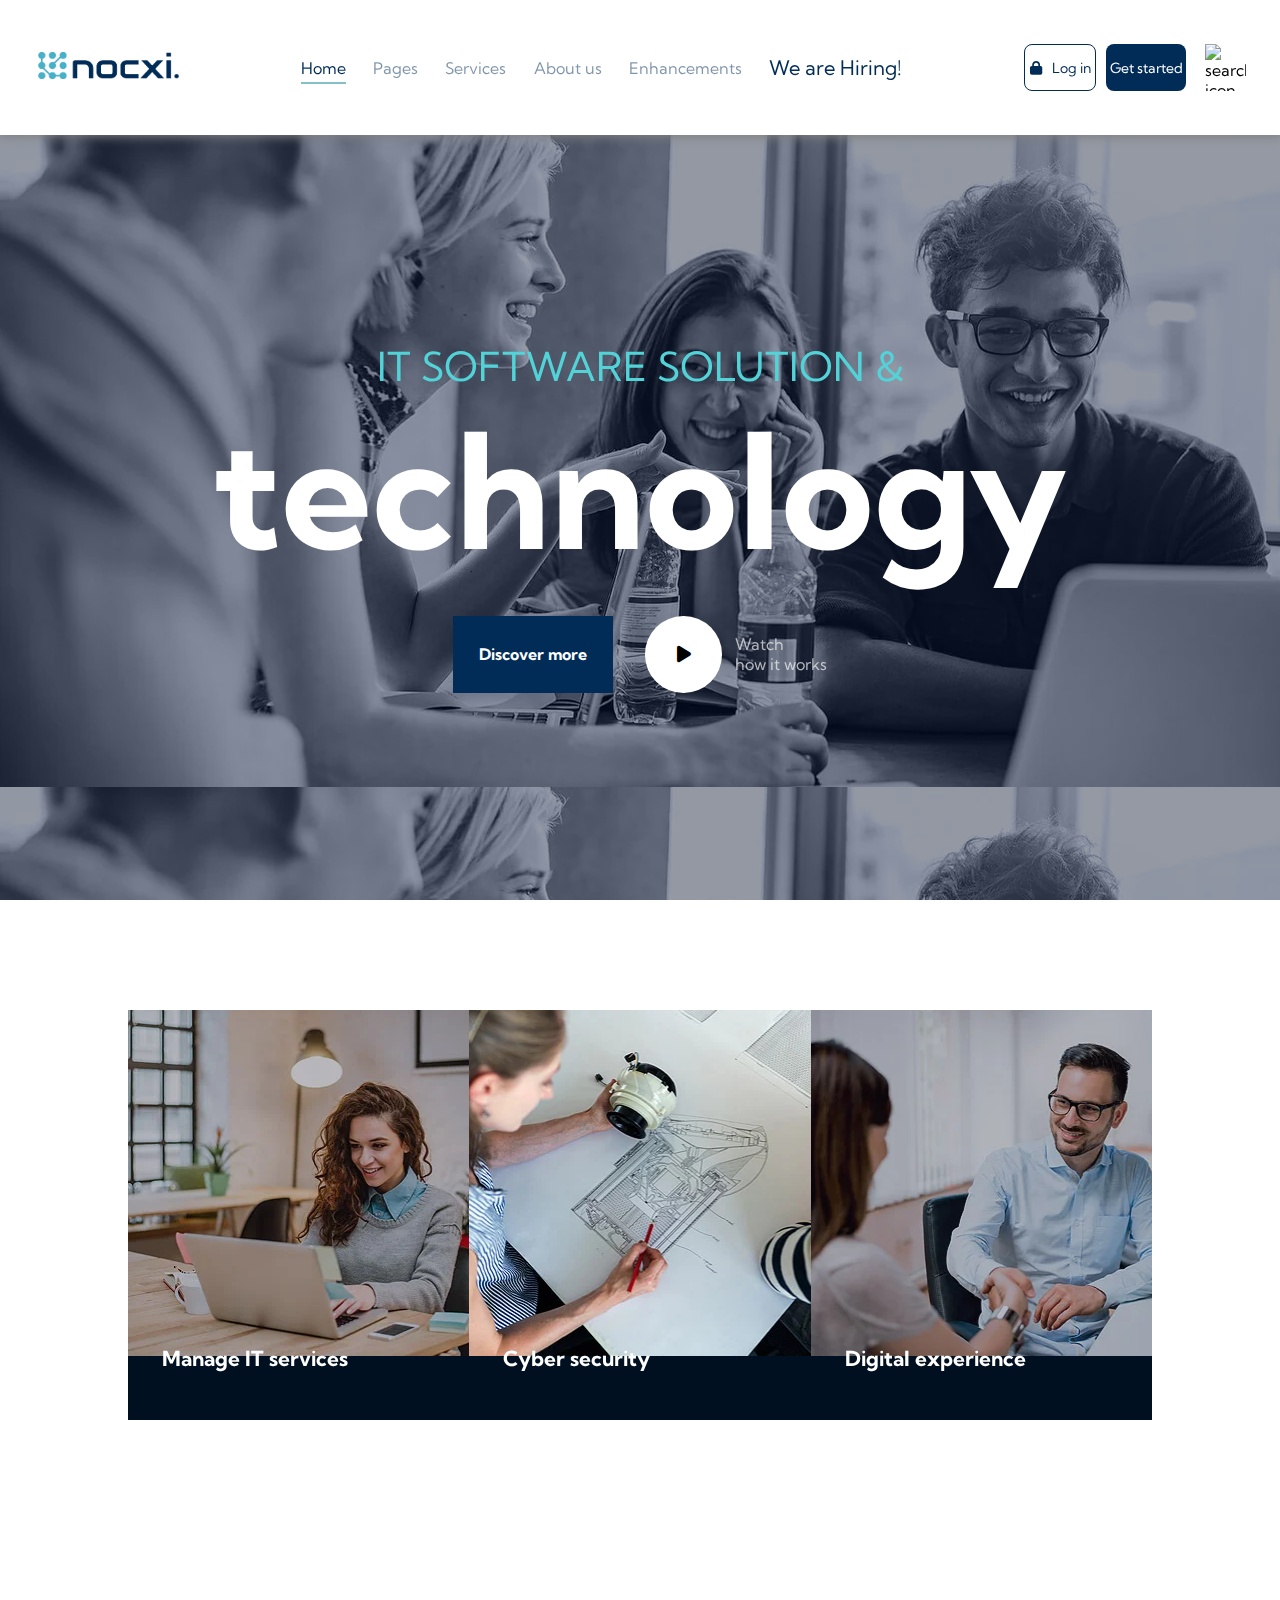
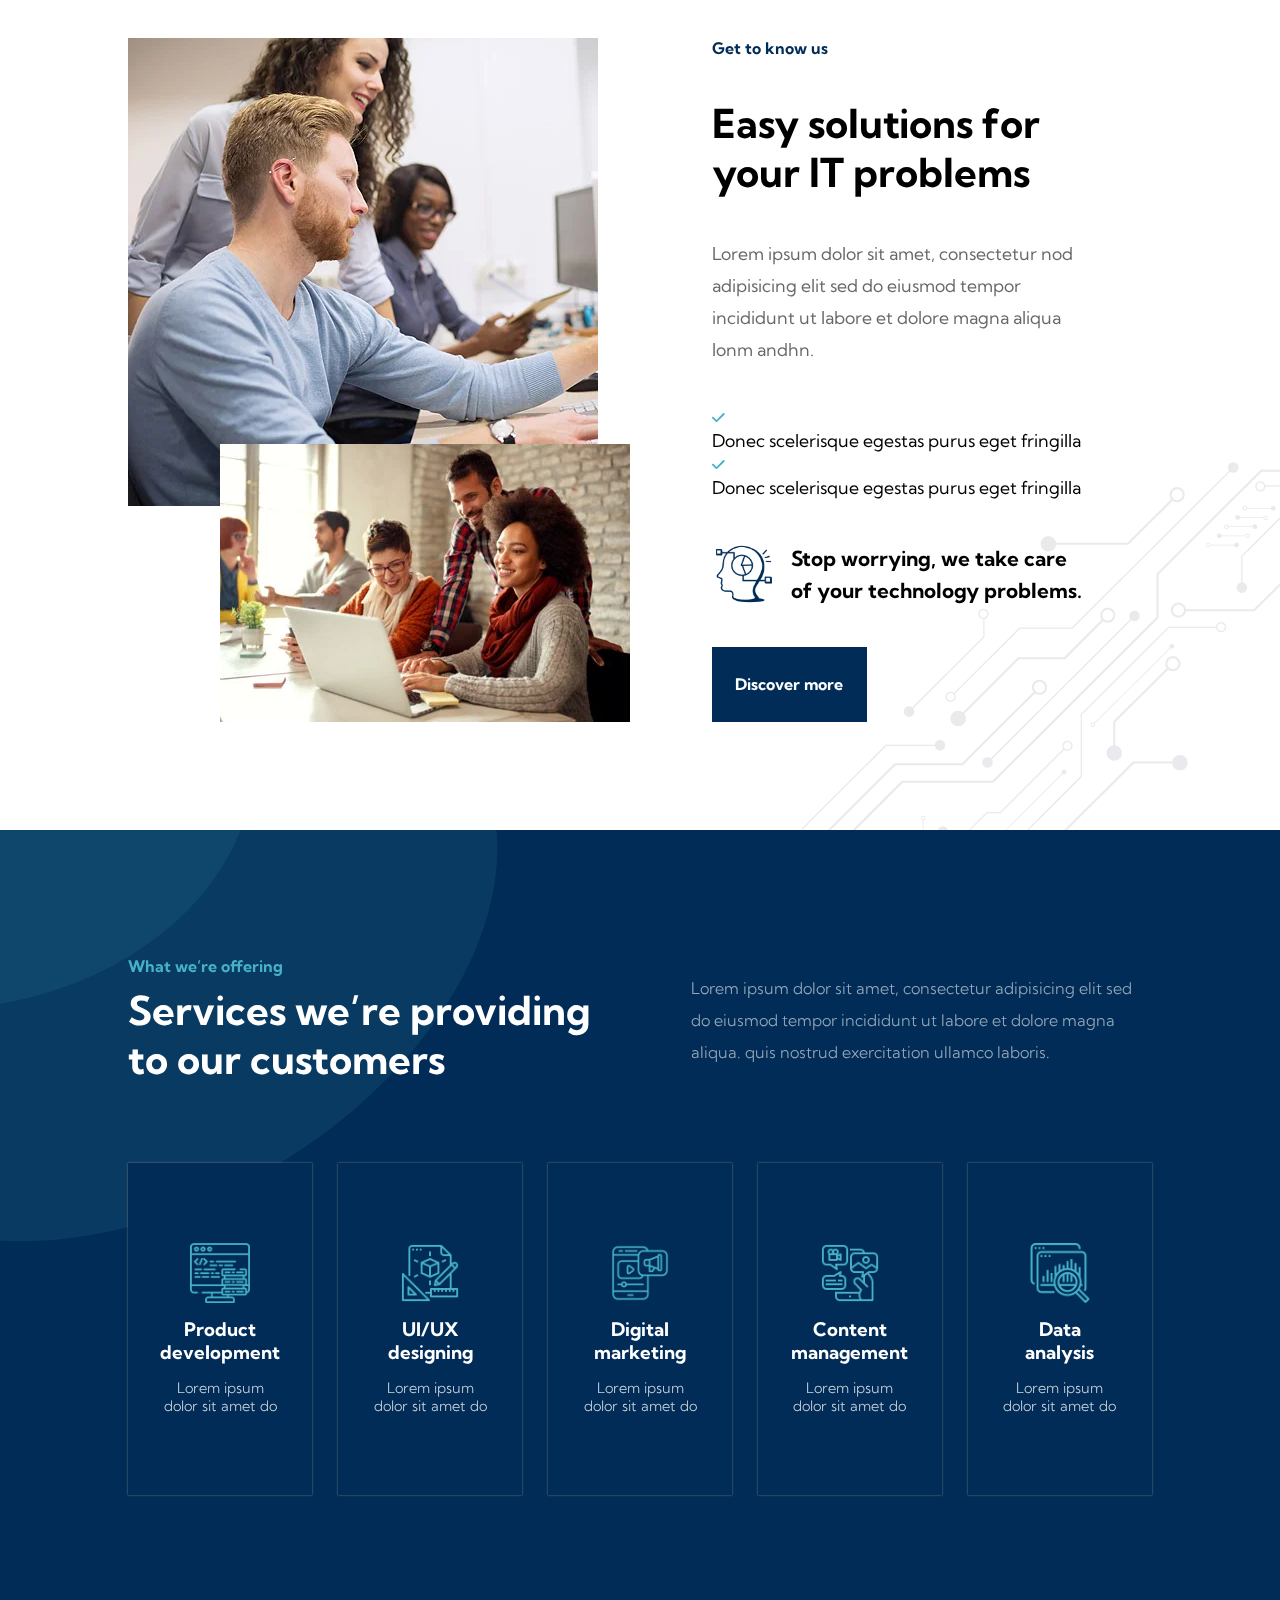
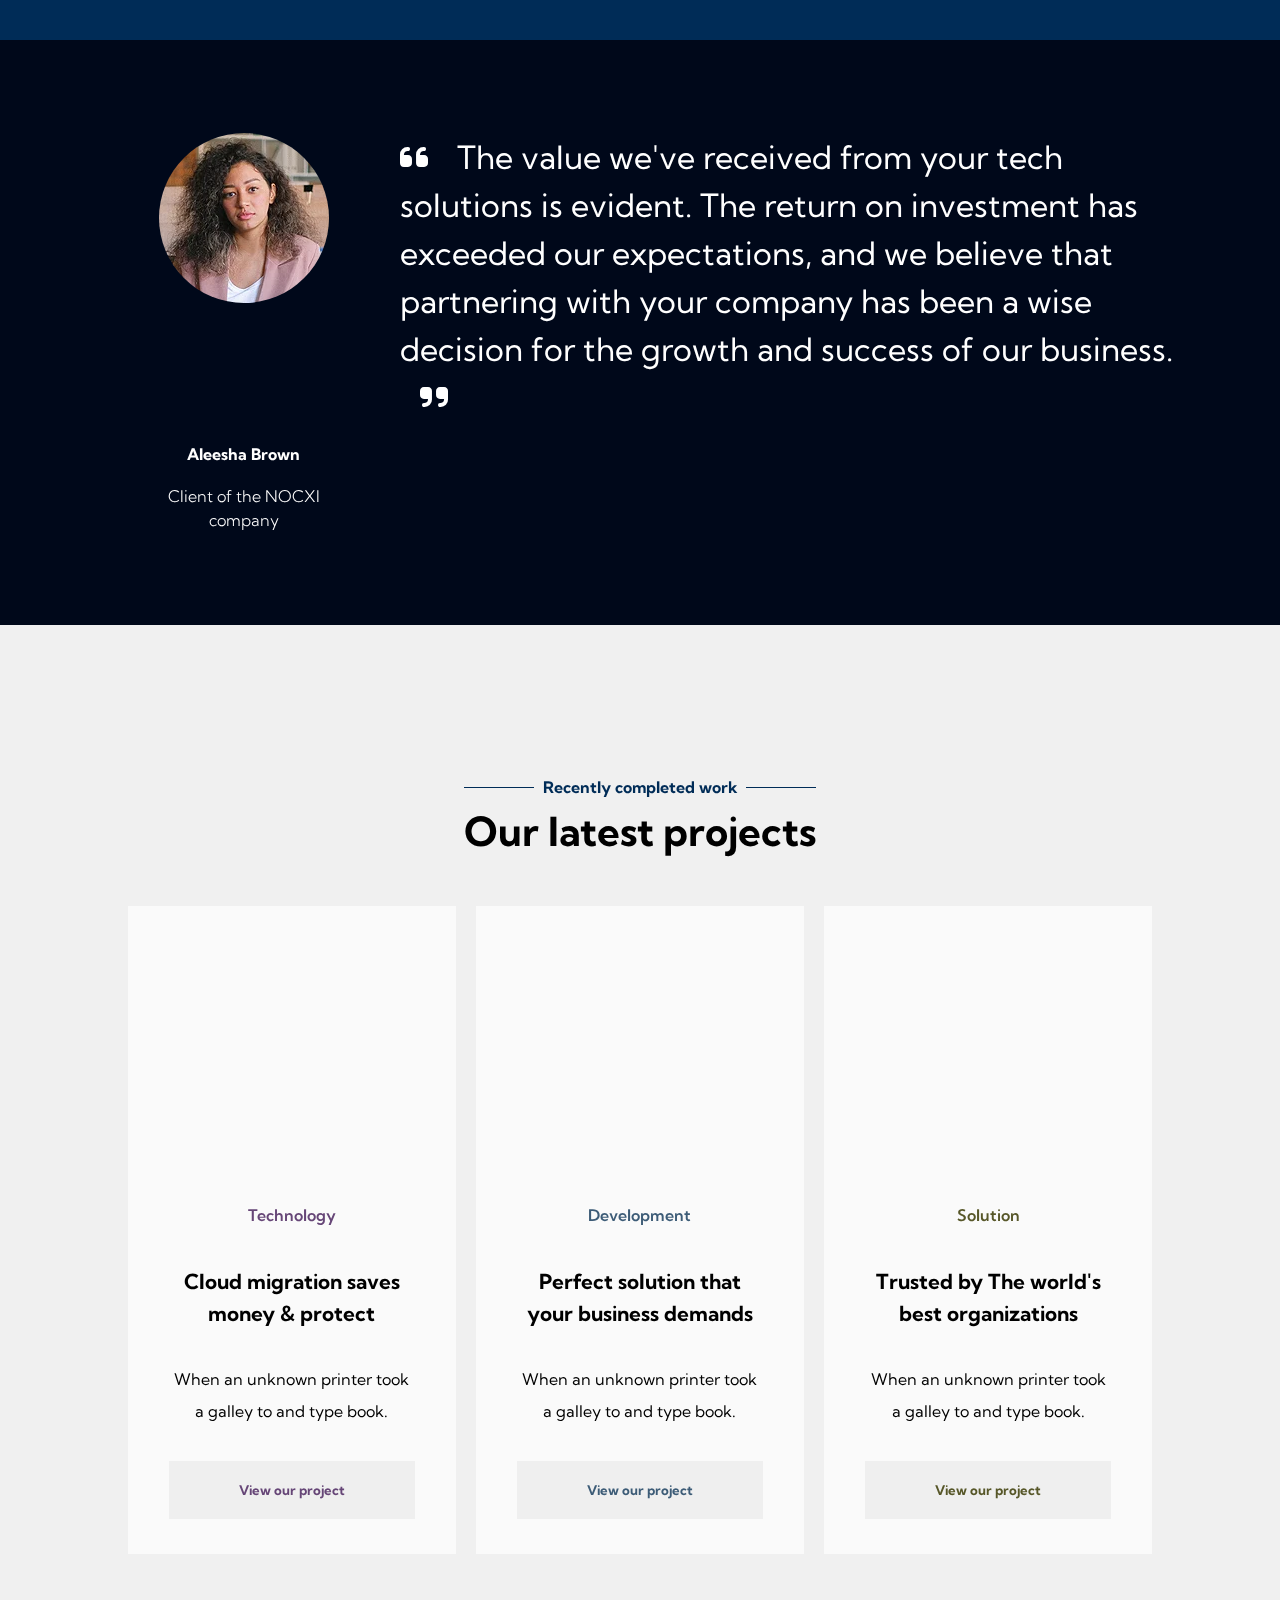
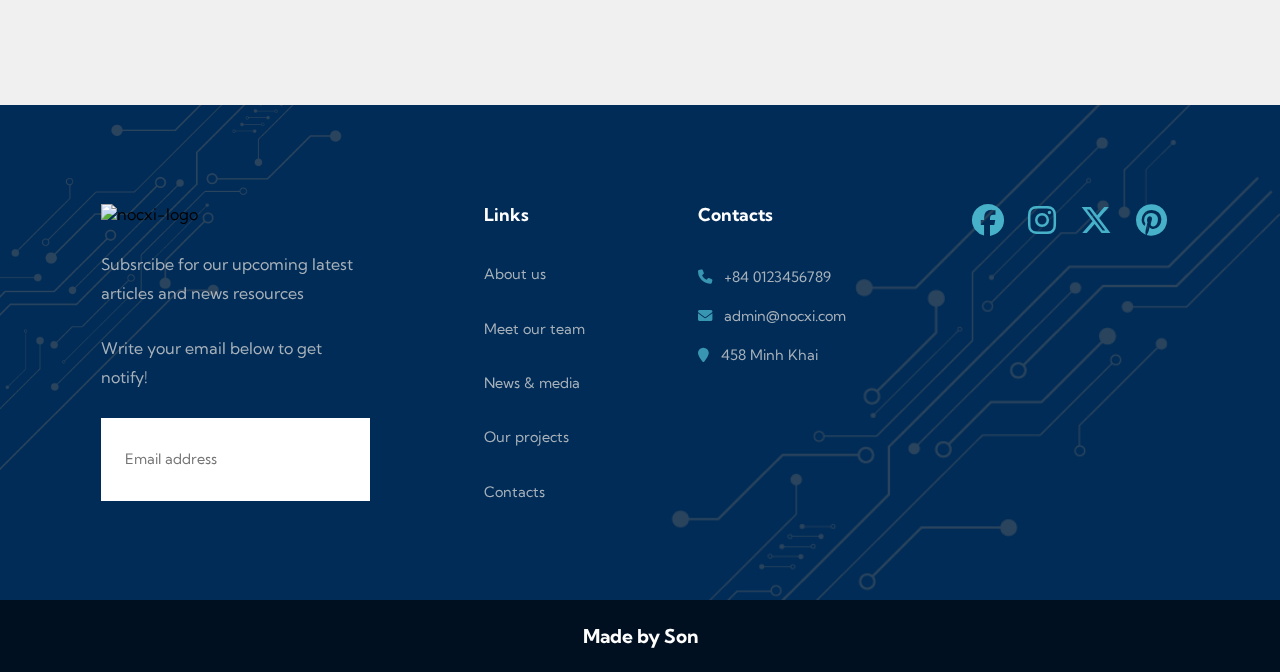
==== index.html @ d604d38c "Merge branch 'main' of https://github.com/sonnnguyennn/asm1" ====
<!DOCTYPE html>
<html lang="en">
<head>
    <meta charset="UTF-8">
    <meta name="viewport" content="width=device-width, initial-scale=1.0">
    <title>NOCXI</title>

    <link rel="stylesheet" href="./styles/index.css" class="css">
    <link rel="stylesheet" href="./styles/style.css" class="css">

    <link rel="preconnect" href="https://fonts.googleapis.com">
    <link rel="preconnect" href="https://fonts.gstatic.com" crossorigin>
    <link href="https://fonts.googleapis.com/css2?family=Kumbh+Sans:wght@100;200;300;400;500;600;700;800;900&display=swap" rel="stylesheet"> 
    <link rel="icon" type="image/png" sizes="16x16" href="./images/favicon.png">
    <link rel="stylesheet" href="https://cdnjs.cloudflare.com/ajax/libs/font-awesome/6.5.1/css/all.min.css">
</head>
<body>
    <header class="header">
        <div class="logo">
            <img src="./images/logo.png" alt="nocxi-logo">
        </div>
        <ul class="main-menu">
            <li class="drop"><a href="index.html">Home</a></li>
            <li class="drop"><a href="">Pages</a>
                <ul class="pages-drop">
                    <li><a href="./team.html">Our Team</a></li>
                    <li><a href="./gallery.html">Gallery</a></li>
                    <li><a href="#">FAQs</a></li>
                </ul>
            </li>
            <li class="drop"><a href="#">Services</a>
                <ul class="services-drop">
                    <li><a href="./app.html">Applications</a></li>
                    <li><a href="./servers.html">Servers Resources</a></li>
                    <li><a href="./UIUX.html">UI/UX Designing</a></li>
                    <li><a href="./cyber-secuity.html">Cyber Security</a></li>
                </ul>
            </li>
            <li class="drop"><a href="./about.html">About us</a></li>
            <li class="drop"><a href="./enhancements.html">Enhancements</a></li>
            <li class="hiring">
                <a href="./jobs.html">We are Hiring!</a>
            </li>
        </ul>
        <div class="icon-control">
            <div class="log-in">
                <span class="fa-solid fa-lock"></span>
                <p>Log in</p>
            </div>
            <button class="start">Get started</button>
            <div class="iconsearch-ctr">
                <div class="wrap"></div>
                <div class="search-box">
                    <label for="search-input">Start searching</label>
                    <input type="text" id="search-input" placeholder=" Search here..">
                    <div class="icon">
                        <img src="https://img.icons8.com/fluency-systems-regular/48/000000/search--v1.png" alt="search-icon-small">
                    </div>
                </div>
                <img class="search" src="https://img.icons8.com/external-kiranshastry-solid-kiranshastry/64/000000/external-search-logistic-delivery-kiranshastry-solid-kiranshastry.png" alt="search-icon-big">
            </div>
        </div>
    </header>
    <div class="container">
        <section class="main-slide">
            <div class="section-wrap"></div>
            <div class="hero-content">
                <h3 class="main-title">IT SOFTWARE SOLUTION &</h3>
                <h1>technology</h1>
                <div class="button-row">
                    <button class="discover-1">
                        <span>Discover more</span>
                    </button>
                    <button class="video">
                        <span class="fa-solid fa-play"></span>
                        <span>Play</span>
                    </button>
                    <p class="video-des">Watch <br> how it works</p>
                </div>
            </div>
        </section>
    </div>
    <section class="feature-row">
        <div class="row-content">
            <div class="feature">
                <span class="ft-text">
                    Manage IT services 
                </span>
                <div class="ft-content">
                    <img src="./images/ft-1.png" alt="feature-icon-1">
                    <h2>Manage IT services</h2>
                    <p>There are many lipsum of in pass sages of available some.</p>
                </div>
            </div>
            <div class="feature">
                <span class="ft-text">
                    Cyber security
                </span>
                <div class="ft-content">
                    <img src="./images/ft-2.png" alt="feature-icon-2">
                    <h2>Cyber security</h2>
                    <p>There are many lipsum of in pass sages of available some.</p>
                </div>
            </div>
            <div class="feature">
                <span class="ft-text">
                    Digital experience
                </span>
                <div class="ft-content">
                    <img src="./images/ft-3.png" alt="feature-icon-3">
                    <h2>Digital experience</h2>
                    <p>There are many lipsum of in pass sages of available some.</p>
                </div>
            </div>
        </div>
    </section>
    <section class="get-to-know">
        <img class="get-to-know-background" src="./images/testimonial-one-shape.jpg" alt="electronic-shape">
        <div class="img-box">
            <img class="box-1" src="./images/img-box-1.jpg" alt="people-working-1">
            <img class="box-2" src="./images/img-box-2.jpg" alt="people-working-2">
        </div>
        <div class="get-to-know-right">
            <p class="get-to-know-title">Get to know us</p>
            <h2>Easy solutions for your IT problems</h2>
            <p class="get-to-know-text">Lorem ipsum dolor sit amet, consectetur nod adipisicing elit sed do eiusmod tempor incididunt ut labore et dolore magna aliqua lonm andhn.</p>
            <ul class="list-text">
                <li>
                    <span class="fa-solid fa-check"></span>
                    <p>Donec scelerisque egestas purus eget fringilla</p>
                </li>
                <li>
                    <span class="fa-solid fa-check"></span>
                    <p>Donec scelerisque egestas purus eget fringilla</p>
                </li>
            </ul>
            <div class="solutions">
                <img src="./images/data-analyst.png" alt="solution-icon">
                <span>Stop worrying, we take care of your technology problems.</span>
            </div>
            <button class="discover-2">
                <span>Discover more</span>
            </button>
        </div>
    </section>
    <section class="services">
        <div class="circle1"></div>
        <div class="circle2"></div>
        <div class="service-text">
            <div class="service-title">
                <p>What we’re offering</p>
                <h2>Services we’re providing <br> to our customers</h2>
            </div>
            <p class="title-content">Lorem ipsum dolor sit amet, consectetur adipisicing elit sed do eiusmod tempor incididunt ut labore et dolore magna aliqua. quis nostrud exercitation ullamco laboris.</p>
        </div>
        <div class="service-content">
            <div class="service-box">
                <img src="./images/service-1.png" alt="service-icon-1">
                <h3>Product <br> development</h3>
                <p>Lorem ipsum dolor sit amet do</p>
            </div>
            <div class="service-box">
                <img src="./images/service-2.png" alt="service-icon-2">
                <h3>UI/UX <br> designing</h3>
                <p>Lorem ipsum dolor sit amet do</p>
            </div>
            <div class="service-box">
                <img src="./images/service-3.png" alt="service-icon-3">
                <h3>Digital marketing</h3>
                <p>Lorem ipsum dolor sit amet do</p>
            </div>
            <div class="service-box">
                <img src="./images/service-4.png" alt="service-icon-4">
                <h3>Content management</h3>
                <p>Lorem ipsum dolor sit amet do</p>
            </div>
            <div class="service-box">
                <img src="./images/service-5.png" alt="service-icon-5">
                <h3>Data <br> analysis</h3>
                <p>Lorem ipsum dolor sit amet do</p>
            </div>
        </div>
    </section>
    <section class="feedbacks">
        <h1>FEEDBACKS</h1>
        <div class="fb-wrap"></div>
        <div class="fb-slide">
            <div class="feedback-item">
                <div class="client-img">
                    <img src="./images/user-1.jpg" alt="user-image-1">
                    <p class="client">Aleesha Brown <br><br><span>Client of the NOCXI company</span></p>
                </div>
                <div class="fb-text">
                    <p>
                        <span class="fa-solid fa-quote-left"></span>
                        The value we've received from your tech solutions is evident. The return on investment has exceeded our expectations, and we believe that partnering with your company has been a wise decision for the growth and success of our business.
                        <span class="fa-solid fa-quote-right"></span>
                    </p>
                </div>
            </div>
            <div class="feedback-item">
                <div class="client-img">
                    <img src="./images/user-2.jpg" alt="user-image-2">
                    <p class="client">Kevin Cooper <br><br><span>Client of the NOCXI company</span></p>
                </div>
                <div class="fb-text">
                    <p>
                        <span class="fa-solid fa-quote-left"></span>
                        The value we've received from your tech solutions is evident. The return on investment has exceeded our expectations, and we believe that partnering with your company has been a wise decision for the growth and success of our business.
                        <span class="fa-solid fa-quote-right"></span>
                    </p>
                </div>
            </div>
            <div class="feedback-item">
                <div class="client-img">
                    <img src="./images/user-3.jpg" alt="user-image-3">
                    <p class="client">John Smith <br><br><span>Client of the NOCXI company</span></p>
                </div>
                <div class="fb-text">
                    <p>
                        <span class="fa-solid fa-quote-left"></span>
                        The value we've received from your tech solutions is evident. The return on investment has exceeded our expectations, and we believe that partnering with your company has been a wise decision for the growth and success of our business.
                        <span class="fa-solid fa-quote-right"></span>
                    </p>
                </div>
            </div>
            <div class="feedback-item">
                <div class="client-img">
                    <img src="./images/user-1.jpg" alt="user-image-1">
                    <p class="client">Aleesha Brown <br><br><span>Client of the NOCXI company</span></p>
                </div>
                <div class="fb-text">
                    <p>
                        <span class="fa-solid fa-quote-left"></span>
                        The value we've received from your tech solutions is evident. The return on investment has exceeded our expectations, and we believe that partnering with your company has been a wise decision for the growth and success of our business.
                        <span class="fa-solid fa-quote-right"></span>
                    </p>
                </div>
            </div>
            <div class="feedback-item">
                <div class="client-img">
                    <img src="./images/user-2.jpg" alt="user-image-2">
                    <p class="client">Kevin Cooper <br><br><span>Client of the NOCXI company</span></p>
                </div>
                <div class="fb-text">
                    <p>
                        <span class="fa-solid fa-quote-left"></span>
                        The value we've received from your tech solutions is evident. The return on investment has exceeded our expectations, and we believe that partnering with your company has been a wise decision for the growth and success of our business.
                        <span class="fa-solid fa-quote-right"></span>
                    </p>
                </div>
            </div>
        </div>
    </section>
    <section class="projects">
        <div class="project-texts">
            <p class="project-tagline">Recently completed work</p>
            <h2>Our latest projects</h2>
        </div>
        <div class="project-container">
            <div class="project-item">
                <div class="project-img background1">
                </div>
                <div class="project-content">
                    <p class="content-tagline1">Technology</p>
                    <h3>Cloud migration saves money & protect</h3>
                    <p>When an unknown printer took a galley to and type book.</p>
                    <button class="project-btn">
                        <span class="btn-text1">View our project</span>
                    </button>
                </div>
            </div>
            <div class="project-item">
                <div class="project-img background2">
                </div>
                <div class="project-content">
                    <p class="content-tagline2">Development</p>
                    <h3>Perfect solution that your business demands</h3>
                    <p>When an unknown printer took a galley to and type book.</p>
                    <button class="project-btn">
                        <span class="btn-text2">View our project</span>
                    </button>
                </div>
            </div>
            <div class="project-item">
                <div class="project-img background3">
                </div>
                <div class="project-content">
                    <p class="content-tagline3">Solution</p>
                    <h3>Trusted by The world's best organizations</h3>
                    <p>When an unknown printer took a galley to and type book.</p>
                    <button class="project-btn">
                        <span class="btn-text3">View our project</span>
                    </button>
                </div>
            </div>
        </div>
    </section>
    <footer class="footer">
        <img class="footer-bg" src="./images/footer.jpg" alt="footer-img-1">
        <img class="footer-bg2" src="./images/footer.jpg" alt="footer-img-2">
        <div class="about-col">
            <img src="./images/logo-(white).png" alt="nocxi-logo">
            <p>Subsrcibe for our upcoming latest articles and news resources</p>
            <label for="footer-email">Write your email below to get notify!</label>
            <input type="email" id="footer-email" placeholder=" Email address">
        </div>
        <div class="links-col">
            <h3>Links</h3>
            <ul>
                <li>About us</li>
                <li>Meet our team</li>
                <li>News & media</li>
                <li>Our projects</li>
                <li>Contacts</li>
            </ul>
        </div>
        <div class="contact-col">
            <h3>Contacts</h3>
            <ul>
                <li>
                    <span class="fa-solid fa-phone"></span>
                    <span>+84 0123456789</span>
                </li>
                <li>
                    <span class="fa-solid fa-envelope"></span>
                    <span>admin@nocxi.com</span>
                </li>
                <li>
                    <span class="fa-solid fa-location-pin"></span>
                    <span>458 Minh Khai </span>
                </li>
            </ul>
        </div>
        <div class="icon-col">
            <span class="fa-brands fa-facebook"></span>
            <span class="fa-brands fa-instagram"></span>
            <span class="fa-brands fa-x-twitter"></span>
            <span class="fa-brands fa-pinterest"></span>
        </div>
    </footer>
    <section class="cp-right">
        <h2>Made by Son</h2>
    </section>
</body>
</html>
---- styles/index.css ----
/*
filename: [index.css]
author: [cos10026.2 - g5]
created: [10/02/2024]
last modified: [25/02/2024]
description: [index.html]
*/





/* HERO CONTENT */
.container{
    height: 85vh;
    overflow: hidden;
    margin-top: 15vh;
}
.main-slide{
    width: 100vw;
    height: 85vh;
    position: relative;
    background-repeat: no-repeat;
    background-position: center;
    background-size: cover;
    position: relative;
    animation: background 4s ease-in-out;
    overflow: hidden;
    background-color: #00081A;
    /* mix-blend-mode: luminosity; */
}
.section-wrap{
    position: absolute;
    width: 100%;
    height: 100%;
    top: 0;
    left: 0;
    background-image: url(./images/hero\ \(color\).jpg);
    overflow: hidden;
    mix-blend-mode: luminosity;
    opacity: 0.6;
}
.hero-content{
    position: absolute;
    width: 100%;
    height: 100%;
    display: flex;
    justify-content: center;
    align-items: center;
    flex-direction: column;
    z-index: 90;
}
.main-title{
    color: #52D3D8;
    font-size: 2.5rem;
    animation: titleHero1 3s ease-in-out;
    transform: translateY(0);
    font-weight: 400;
}
.hero-content h1{
    font-size: 10rem;
    color: white;
    animation: titleHero1 3s ease-in-out;
    transform: translateY(0);
}
.button-row{
    width: 50%;
    height: 10%;
    /* background-color: red; */
    display: flex;
    justify-content: center;
    align-items: center;
    opacity: 1;
    animation: titleHero2 3s ease-in-out;
    margin-top: 2%;
}
.discover-1{
    width: 25%;
    background-color: #002C57;
    height: 100%;
    /* outline: none; */
    border: none;
    color: white;
    font-size: 1rem;
    font-weight: 700;
    position: relative;
    display: flex;
    justify-content: center;
    align-items:center;
    cursor: pointer;
}
.discover-1 p{
    position: absolute;
    z-index: 70;
}
.discover-1::after{
    content: "";
    position: absolute;
    width: 100%;
    height: 0;
    z-index: 60;
    background-color: red;
    top: 0;
    left: 0;
    background-color: black;
    transition: 0.4s ease-in-out 0.2s;
}
.discover-1:hover::after{
    height: 100%;
}
.video{
    height: 100%;
    aspect-ratio: 1 / 1;
    border-radius: 50%;
    border: none;
    background-color:white;
    display: flex;
    justify-content: center;
    align-items: center;
    cursor: pointer;
    transition: 0.2s ease-in-out;
    margin: 0 2% 0 5%;
    
}
.video:hover{
    background-color:#46B1C9;
}
.video:hover span {
    color: white;
}

.video span:first-child{
    font-size: 1.4em;
    transition: 0.3s ease-in-out;
}
.video span:nth-child(2) {
    display: none;
}
.video-des{
    color: whitesmoke;
    font-size: 1rem;
    opacity: 0.7;
}






/* FEATURES CONTENT */
.row-content {
    width: 100vw;
    height: 70vh;
    display: flex;
    justify-content: space-between;
    align-items: center;
    padding: 0 10%;
    /* background-color: red; */
}
.feature{
    height: 65%;
    aspect-ratio: 11 / 10;
    position: relative;
    /* margin: 0 1.8%; */
    overflow: hidden;
    cursor: pointer;
    background-repeat: no-repeat;
    background-color: #001020;
}
.feature:nth-child(1){
    background-image: url(./images/feature-1.jpg);
}
.feature:nth-child(2){
    background-image: url(./images/feature-2.jpg);
}
.feature:nth-child(3){
    background-image: url(./images/feature-3.jpg);
}
.feature:hover .ft-content{
    transform: translateY(0);
    opacity: 1;
}
.feature:hover .ft-text{
    opacity: 0;
}
.ft-text{
    position: absolute;
    bottom: 12%;
    left: 10%;
    font-size: 1.3rem;
    font-weight: 700;
    color: white;
    z-index: 70;
    transition: 0.65s ease-in-out 0.2s;
}
.ft-content{
    position: absolute;
    width: 100%;
    height: 100%;
    z-index: 80;
    background-color: rgba(0, 44, 87, 0.8);
    display: flex;
    opacity: 0;
    flex-direction: column;
    align-items: flex-start;
    justify-content: center;
    color: white;
    padding-left: 10%;
    transform: translateY(-100vh);
    transition: 0.65s ease-in-out;
}
.ft-content img{
    width: 22%;
}
.ft-content h2{
    margin: 8% 0;
    transition: 0.3s linear;
}
.ft-content h2:hover{
    color: #46B1C9;
    cursor: pointer;
}
.ft-content p{
    font-weight: 300;
    opacity: 0.6;
    width: 80%;
    line-height: 2em;
}














/* GET TO KNOW */

.get-to-know{
    width: 100%;
    height: 100vh;
    /* background-color: lightblue; */
    display: flex;
    justify-content: space-between;
    align-items: center;
    padding: 0 10%;
    position: relative;
}
.get-to-know-background{
    position: absolute;
    /* top: 13%; */
    bottom: 0;
    right: 0;
    z-index: 50;
    transform: rotate(180deg);
}
.img-box {
    width: 49%;
    height: 76%;
    /* background-color: lightgrey; */
    position: relative;
    z-index: 60;
}
.get-to-know-right{
    width: 49%;
    height: 76%;
    /* background-color: lightgrey */
    z-index: 60;
}
.box-1{
    position: absolute;
    top: 0;
    left: 0;
}
.box-2{
    position: absolute;
    bottom: 0;
    right: 0;
}
.get-to-know-right{
    display: flex;
    flex-direction:column;
    justify-content: space-between;
    padding: 0 6%;
}
.get-to-know-title{
    color: #002C57;
    font-size: 1rem;
    font-weight: 700;
}
.get-to-know-right h2{
    font-size: 2.5rem;
}
.get-to-know-text{
    font-size: 1.1rem;
    color: black;
    opacity: 0.6;
    line-height: 2rem;
}
.list-text{
    width: 100%;
}
.list-text li p{
    display: inline-block;
    font-size: 1.1rem;
    margin: 3px 0;
}
.list-text li span{
    color: #46B1C9;
    font-size: 0.9rem;
    margin-right: 15px;

}
.solutions{
    width: 100%;
    display: flex;
    /* justify-content: center; */
    align-items: center;
}
.solutions span{
    font-size: 1.3rem;
    font-weight: 700;
    line-height: 2rem;
    margin-right: 1%;
}
.solutions img{
    width: 4rem;
    margin-right: 15px;
    animation: icon 3s ease-in-out infinite;
}
.discover-2{
    width: 41%;
    background-color: #002C57;
    height: 11%;
    /* outline: none; */
    border: none;
    color: white;
    font-size: 1rem;
    font-weight: 700;
    position: relative;
    display: flex;
    justify-content: center;
    align-items:center;
    cursor: pointer;
}
.discover-2 span{
    position: absolute;
    z-index: 70;
}
.discover-2::after{
    content: "";
    position: absolute;
    width: 100%;
    height: 0;
    z-index: 60;
    background-color: red;
    top: 0;
    left: 0;
    background-color: black;
    transition: 0.4s ease-in-out 0.2s;
}
.discover-2:hover::after{
    height: 100%;
}















/* SERVICES */
.services{
    width: 100vw;
    height: 90vh;
    display: flex;
    flex-direction: column;
    justify-content: center;
    align-items: center;
    background-color: #002C57;
    position: relative;
    overflow: hidden;
}
.circle1{
    position: absolute;
    width: 60%;
    aspect-ratio: 15 / 10;
    background-color: #12486B;
    border-radius: 50%;
    transform: rotate(-30deg);
    top: -17%;
    left: -19%;
    z-index: 50;
    opacity: 0.5;
}
.circle2{
    position: absolute;
    width: 45%;
    aspect-ratio: 13 / 10;
    background-color: #46B1C9;
    border-radius: 50%;
    transform: rotate(-11deg);
    top:-33%;
    left:-25%;
    z-index: 50;
    opacity: 0.1;
}
.service-text{
    display: flex;
    justify-content: space-between;
    width: 80%;
    height: 20%;
    /* background-color: red; */
    align-items: center;
    z-index: 60;
}
.service-title p{
    color: #46B1C9;
    font-weight: 700;
    font-size: 1rem;
    margin-bottom: 10px;
}
.service-title h2{
    color: white;
    font-size: 2.5rem;
}
.title-content{
    width: 45%;
    height: 100%;
    color: white;
    opacity: 0.6;
    font-weight: 300;
    line-height: 2rem;
    align-items: center;
    display: flex;
}
.service-content{
    width: 80%;
    height: 50%;
    /* background-color: red; */
    margin-top: 2%;
    display: flex;
    justify-content: space-between;
    align-items: center;
    z-index: 60;
}
.service-box{
    height: 82%;
    width:18%;
    background-color:#002C57;
    display: flex;
    flex-direction: column;
    justify-content: center;
    align-items: center;
    text-align: center;
    padding: 0 3%;
    /* outline: 1px solid #9FB7B9; */
    box-shadow: 0 0 2px 0.01em grey;
    transition: 0.4s ease-in-out;
}
.service-box img{
    width: 49%;
}
.service-box h3 {
    color: white;
    margin: 12% 0;
    transition: 0.4s ease-in-out;
}
.service-box p{
    color: white;
    font-weight: 300;
    opacity: 0.8;
    font-size: 0.9rem;
    transition: 0.4s ease-in-out;
}
.service-box:hover{
    background-color:rgb(240, 240, 240);
    transform: translateY(-6%);
}
.service-box:hover h3, .service-box:hover p {
    color: black;
}






/* FEEDBACKS */
.feedbacks{
    /* background-color: #; */
    width: 100vw;
    height: 65vh;
    background-color: #00081A;
    position: relative;
    display: flex;
    justify-content:center;
    align-items: center;
}
.feedbacks h1{
    color: white;
    display: none;
}
.fb-wrap{
    position: absolute;
    background-image: url(./images/business-from-bg.jpg);
    background-position: center;
    background-repeat: no-repeat;
    background-attachment:fixed;
    width: 100%;
    height: 100%;
    top: 0;
    left: 0;
    mix-blend-mode: luminosity;
    opacity: 0.6;
}
.fb-slide{
    z-index: 60;
    width: 90%;
    height: 80%;
    display:flex;
    flex-direction: row;
    /* justify-content:start; */
    overflow: hidden;
}
.feedback-item{
    display: flex;
    height: 100%;
    width: 100%;
    justify-content: center;
    align-items: flex-start;
    padding: 3% 2%;
    color: white;
    min-width: 100%;
    animation: slideFb2 40s ease-in-out infinite;
}
.client-img{
    height: 100%;
    margin: 0 5%;
    display: flex;
    flex-direction: column;
    justify-content: space-between;
    align-items: center;
    position: relative;
}
.client-img img{
    border-radius: 50%;
}
.client-img span{
    font-weight: 300;
    line-height: 1.5rem;
}
.client-img p{
    font-weight: 700;
    text-align: center;
}
.fb-text{
    display: flex;
    flex-direction: column;
    justify-content: space-between;
    height: 100%;
    /* background-color: lightcoral; */
    width: 80%;
}
.fa-quote-left{
    font-size: 2rem;
    margin-right: 20px;
}
.fa-quote-right{
    margin-left: 20px;
}
.fb-text p{
    font-size: 2rem;
    line-height: 3rem;
}








/* PROJECT */

.projects{
    width: 100vw;
    height: 120vh;
    background-color:rgb(240,240,240);
    display: flex;
    flex-direction: column;
    justify-content: center;
    align-items: center;
}
.project-texts{
    /* background-color: lightpink; */
    text-align: center;
    margin-bottom: 50px;
}
.project-tagline{
    color: #002C57;
    font-size: 1rem;
    font-weight: 700;
}
.project-texts h2{
    margin-top: 10px;
    font-size: 2.5rem;
}
.project-container{
    width: 80%;
    height:60%;
    display: flex;
    justify-content: space-between;
    /* background-color: lightcoral; */
}
.project-item{
    width: 32%;
    height: 100%;
    display: flex;
    justify-content: space-between;
    flex-direction:column;
    align-items: center;
    background-color: rgb(250, 250, 250);
    transition: 0.4s ease-in-out;
}
.project-img {
    width: 100%;
    height: 40%;
    position: relative;
    /* background-color: red; */
}
.background-1{
    background-color: #664677;
}
.background-2{
    background-color: #3d5c77;
}
.background-3{
    background-color: #575729;
}
.project-img:nth-child(2){
    background-color: red;
}
.project-img img{
    width: 100%;
    height: 100%;
    object-fit: cover;
}
.project-img::after{
    content: "";
    width: 100%;
    height: 100%;
    position: absolute;
    left: 0px;
    top: 0;
    background-repeat: no-repeat;
    background-position: center;
    background-size: cover;
    mix-blend-mode: luminosity;
    transition: 0.4s ease-in-out;
}
.background-1::after{
    background-image: url(./images/project-1.jpg);
}
.background-2::after{
    background-image: url(./images/project-2.jpg);
}
.background-3::after{
    background-image: url(./images/project-3.jpg);
}
.project-content{
    /* background-color: lightblue; */
    flex: 1;
    width: 75%;
    display: flex;
    flex-direction: column;
    justify-content: space-evenly;
    align-items: center;
    text-align: center;
}
.project-content p{
    font-size: 1rem;
    line-height:2rem;
}

.content-tagline1{
    color: #664677;
    font-weight: 600;
}
.content-tagline2{
    color:  #3d5c77;
    font-weight: 600;
}
.content-tagline3{
    color:  #575729;
    font-weight: 600;
}
.project-tagline{
    position: relative;
}
.project-tagline::before{
    content: "";
    position: absolute;
    width: 20%;
    height: 1px;
    left: 0;
    top: 50%;
    background-color: #002c57;
}
.project-tagline::after{
    content: "";
    position: absolute;
    width: 20%;
    height: 1px;
    right: 0;
    top: 50%;
    background-color:#002c57;
}
.project-content h3{
    font-size: 1.3rem;
    line-height: 2rem;
    transition: 0.4s ease-in-out;
    cursor: pointer;
}
.project-content h3:hover{
    color: #46B1C9;
}
.project-content p:nth-child(3){
    font-weight: 400;
}
.project-btn{
    height: 15%;
    width: 100%;
    border: none;
    position: relative;
    cursor: pointer;
}
.project-btn::after{
    content: "";
    width: 100%;
    height: 0;
    background-color: #84C0C6;
    position: absolute;
    left: 0;
    top: 0;
    z-index: 50;
    transition: 0.4s ease-in-out;
}
.btn-text1{
    color: #664677;
}
.btn-text2{
    color:  #3d5c77;
}
.btn-text3{
    color:  #575729;
}
.project-item:hover .project-btn::after{
    height: 100%;
}
.project-item:hover .project-btn span{
    color: white;
}
.project-item:hover{
    transform: scale(1.03);
}
.project-btn span{
    font-weight: 700;
    position: relative;
    z-index: 60;
    transition: 0.4s ease-in-out;
}







/* ANIMATIONS */

@keyframes titleHero1 {
    0%{
        transform: translateY(-20vh);
        opacity: 0;
    }
    100%{
        transform: translateY(0vh);
        opacity: 1;
    }
}
@keyframes titleHero2 {
    0%{
        transform: translateY(20vh);
        opacity: 0;
    }
    100%{
        transform: translateY(0vh);
        opacity: 1;
    }
}
@keyframes background {
    0%{
        transform: scale(1.1);
    }
    100%{
        transform: scale(1);
    }
}
@keyframes icon {
    0%{
        transform: translateY(0);
    }
    25% {
        transform: translateY(-10%);
    }
    50% {
        transform: translateY(-3%);
    }
    75%{
        transform: translateY(-10%);
    }
    100%{
        transform: translateY(0);
    }
}
@keyframes slideFb {
    from {
        transform: translateX(-100px);
    }
    to {
        transform: translateX(calc(-1583px * 3));
    }
}
@keyframes slideFb2 {
    0%{
        transform: translateX(0px);
    }
    33%{
        transform: translateX(-90vw);
    }
    66%{
        transform: translateX(calc(-90vw * 2));
    }
    100% {
        transform: translateX(calc(-90vw * 3));
    }
}
---- styles/style.css ----
/*
filename: [style.css]
author: [cos10026.2 - g5]
created: [25/02/2024]
last modified: [25/02/2024]
description: [all web pages]
*/







/* ALL */
* {
    margin: 0;
    padding: 0;
    box-sizing: border-box;
    font-family: 'Kumbh Sans', sans-serif;
}
html, body {
    max-width: 100%;
    overflow-x: hidden;
}
ul li{
    list-style: none;
}
a {
    color: inherit;
    text-decoration: none;
}



/* HEADER */

.header{
    width: 100vw;
    height: 15vh;
    background-color:white;
    display: flex;
    flex-direction: row;
    justify-content: space-between;
    align-items: center;
    box-shadow: 0 0 10px 2px grey;
    z-index: 100;
    position: fixed;
    /* display: none; */
    /* visibility: hidden; */
    /* background-color: blue; */
}
.logo {
    width: 11%;
    margin-left: 3%;
    cursor: pointer;
    /* background-color: red; */
}
.logo img{
    width: 100%;
    object-fit: cover;
}
.main-menu{
    width: 47%;
    height: 100%;
    display: flex;
    justify-content: space-between;
    align-items: center;
    font-size: 16px;
    font-weight: 400;
    line-height: 32px;
    /* background-color: gray; */
}
.drop:nth-child(1){
    opacity: 1;
    position: relative;
}
.drop:nth-child(1)::after{
    content: "";
    position: absolute;
    bottom: 0;
    left: 0;
    width: 100%;
    height: 5%;
    background-color: #84C0C6;
}
.drop{
    position: relative;
    transition: 0.3s ease;
    color: #002c57;
    opacity: 0.5;
}
.drop::after {
    content: "";
    position: absolute;
    bottom: 0;
    left: 0;
    width: 0;
    height: 5%;
    background-color: #46B1C9;
    transition: 0.4s ease-in-out;
}
.drop:hover::after{
    width: 100%;
}
.drop:hover{
    opacity: 1;
}
.pages-drop, .services-drop{
    position: absolute;
    top: 50px;
    width: 12vw;
    font-size: 15px;
    background-color: white;
    display: none;
    flex-direction: column;
    justify-content: space-between;
    border-radius: 5px;
    animation: drop 0.4s ease;
    opacity: 0;
    line-height: 8vh;
}
.pages-drop li:hover{
    background-color: #46B1C9;
    color: white;
}
.services-drop li:hover{
    background-color: #46B1C9;
    color: white;
}
.pages-drop li, .services-drop li{
    transition: 0.2s linear;
    /* border-radius: 10px; */
    padding-left: 10px;
}
.pages-drop li:nth-child(3), .services-drop li:nth-child(4){
    border-radius: 0 0 5px 5px;
}
.pages-drop li:nth-child(1), .services-drop li:nth-child(1){
    border-radius: 5px 5px 0 0;
}
.pages-drop::after{
    content: "";
    position: absolute;
    width: 30%;
    height: 20px;
    top: -20px;
    left: 0;
}
.services-drop::after{
    content: "";
    position: absolute;
    width: 40%;
    height: 20px;
    top: -20px;
    left: 0;
}
.drop:nth-child(2):hover .pages-drop {
    opacity: 1;
    display: flex;
}
.drop:nth-child(3):hover .services-drop {
    opacity: 1;
    display: flex;
}
.hiring{
    font-size: 20px;
    position: relative;
    color: #002c57;
}
.hiring::after{
    content: "";
    width: 110%;
    height: 10px;
    background-image: url(https://www.beyondcss.dev/underline.svg);
    background-repeat: no-repeat;
    background-position: center;
    background-size: cover;
    position: absolute;
    bottom: -9px;
    left: -6px;
    animation: line 0.5s ease-in-out 0s;
} 
.hiring:hover{
    animation: hiringText 2.5s ease-in-out infinite;
}
.icon-control{
    height: 100%;
    width: 18%;
    display: flex;
    flex-direction: row;
    justify-content: space-around;
    align-items: center;
    margin-right: 2%;
    /* background-color:lightblue; */
}
.log-in{
    display: flex;
    justify-content: center;
    align-items: center;
    width: 36%;
    height: 35%;
    /* background-color: red; */
    border-radius: 8px;
    border: 1px solid #002C57;
    cursor: pointer;
    transition: 0.3s ease-in-out;
}
.log-in span{
    /* background-color: red; */
    color: #002C57;
    font-size: 14px;
    transition: 0.3s ease-in-out;
}
.log-in p{
    /* background-color: red; */
    color: #002C57;
    font-size: 14px;
    transition: 0.3s ease-in-out;
}
.log-in span{
    margin: 0 10px 0 0;
}
.start{
    width: 40%;
    height: 35%;
    background-color: #002C57;
    outline: none;
    border: none;
    border-radius: 8px;
    color: white;
    font-size: 14px;
    transition: 0.3s ease-in-out;
    cursor: pointer;
    margin: 0 10px;
    font-weight:400 ;
}
.start:hover{
    background-color: black;
}
.iconsearch-ctr{
    height: 35%;
    aspect-ratio: 1 / 1;
    /* background-color: #84C0C6 ; */
    display: flex;
    justify-content: center;
    border-radius: 5px;
}
.search {
    position: relative;
    width: 70%;
    object-fit: contain;
    cursor: pointer;
}
.iconsearch-ctr:hover .wrap{
    transform: translateY(0vh);
}.iconsearch-ctr:hover .search-box{
    transform: translateY(0vh);
}
.search-box{
    position: absolute;
    width: 100vw;
    height: 50vh;
    left: 0;
    top: 0;
    display: flex;
    justify-content: center;
    align-items: center;
    transition: 0.45s ease-in-out;
    transform: translateY(-100vh);
}
.wrap{
    width: 100vw;
    height: 50vh;
    background-color: #001020 ;
    top: 0;
    left: 0;
    opacity: 0.4;
    position: absolute;
    transform: translateY(-100vh);
    transition: 0.45s ease-in-out;
}
.search-box input{
    width: 60%;
    height: 18%;
    outline: none;
    border: none;
    padding-left: 2%;
    font-size: 17px;
}
.search-box label{
    display: none;
}
.icon-control a{
    height: 30%;
    width: 20%;
}
.icon-control a img{
    width: 100%;
    height: 100%;
    object-fit: contain;
}
.line{
    width: 5%;
    height: 30%;
}
.icon {
    height: 18%;
    background-color: white;
    display: flex;
    justify-content: center;
}
.icon img{
    width: 45%;
    aspect-ratio: 1 / 1;
    object-fit: contain;
    cursor: pointer;
}








/* FOOTER */
.footer{
    width: 100vw;
    height: 55vh;
    background-color: #002C57;
    display: flex;
    align-items: center;
    justify-content: space-evenly;
    position: relative;
    overflow: hidden;
}
.footer-bg{
    position: absolute;
    top: -18%;
    left: -5%;
    height: 100%;
    opacity: 0.4;
    transform: rotate(180deg);
    z-index: 50;
}
.footer-bg2{
    position: absolute;
    top: -30%;
    right: 0;
    height: 150%;
    opacity: 0.4;
    z-index: 50;
}
.about-col, .links-col, .contact-col, .icon-col{
    position: relative;
    z-index: 60;
}
.about-col{
    width: 23%;
    height: 65%;
    /* background-color: lightblue; */
    display: flex;
    flex-direction: column;
    justify-content: space-between;
    padding: 1% 1%;
}
.about-col img{
    width: 65%;
}
.about-col p,.about-col label{
    font-size: 1rem;
    line-height: 1.8rem;
    opacity: 0.8;
    color: lightgrey;
}
.about-col input{
    height: 28%;
    border: none;
    outline: none;
    padding: 20px;
    font-size: 0.9rem;
}
.links-col{
    height: 65%;
    display: flex;
    flex-direction: column;
    justify-content: space-between;
    padding: 1% 1%;
    /* background-color: red; */
}
.links-col h3{
    font-size: 1.1rem;
    font-weight: 700;
    margin-bottom: 40px;
    color: white;
}
.links-col ul{
    display: flex;
    flex-direction: column;
    justify-content: space-between;
    flex: 1;
    /* background-color: blue; */
}
.links-col ul li{
    font-size: 0.9rem;
    color: lightgrey;
    opacity: 0.8;
}
.contact-col{
    height: 65%;
    display: flex;
    flex-direction: column;
    justify-content: flex-start;
    align-items: flex-start;
    /* background-color: lightpink; */
    padding: 1% 1%;
}
.contact-col h3{
    font-size: 1.1rem;
    font-weight: 700;
    margin-bottom: 40px;
    color: white;
}
.contact-col ul{
    display: flex;
    flex-direction: column;
    flex: 1;
}
.contact-col ul li:nth-child(2){
    margin: 15px 0;
}
.contact-col ul li{
    font-size: 0.9rem;
    color: lightgrey;
    opacity: 0.8;
    line-height: 1.5rem;
}
.contact-col ul li span:first-child{
    color: #46B1C9;
    margin-right: 8px;
}
.icon-col{
    height: 65%;
    display: flex;
    padding: 1% 1%;
    font-size: 2rem;
    color:#46B1C9;
    /* background-color: red; */
}
.icon-col span{
    margin: 0 12px;
    display: block;
}


.cp-right{
    text-align: center;
    color: white;
    font-size: 0.8rem;
    display: flex;
    justify-content: center;
    align-items: center;
    width: 100vw;
    height: 8vh;
    background-color: #001020;
}



/* ANIMATIONS */

@keyframes line {
    0%{
        width: 0;
        opacity: 0;
    }
    100%{
        width: 110%;
        opacity: 1;
    }
}
@keyframes drop {
    0% {
        opacity: 0;
        top: 35px;
    }
    100% {
        opacity: 1;
        top: 50px;
    }
}
@keyframes hiringText {
    0%{
        transform: translateY(0);
    }
    25% {
        transform: translateY(-20%);
    }
    50% {
        transform: translateY(-5%);
    }
    75%{
        transform: translateY(-20%);
    }
    100%{
        transform: translateY(0);
    }
}
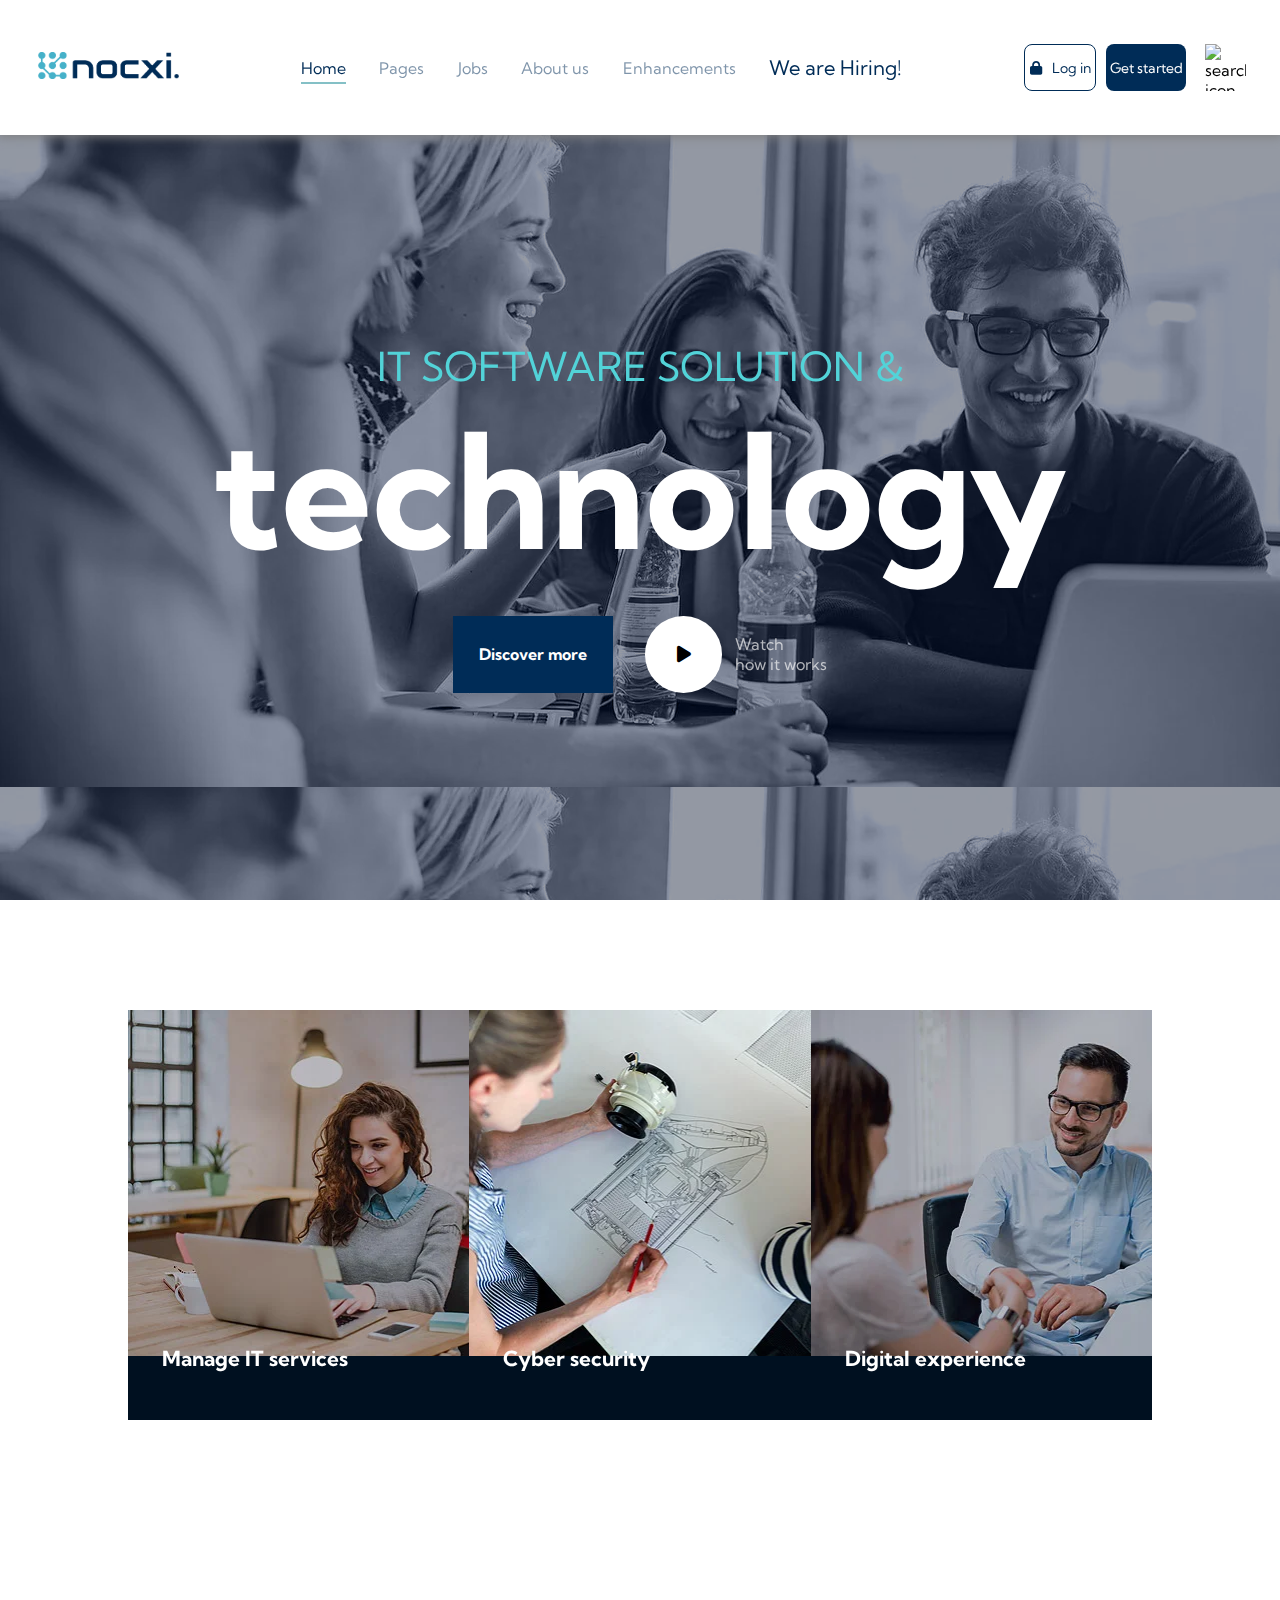
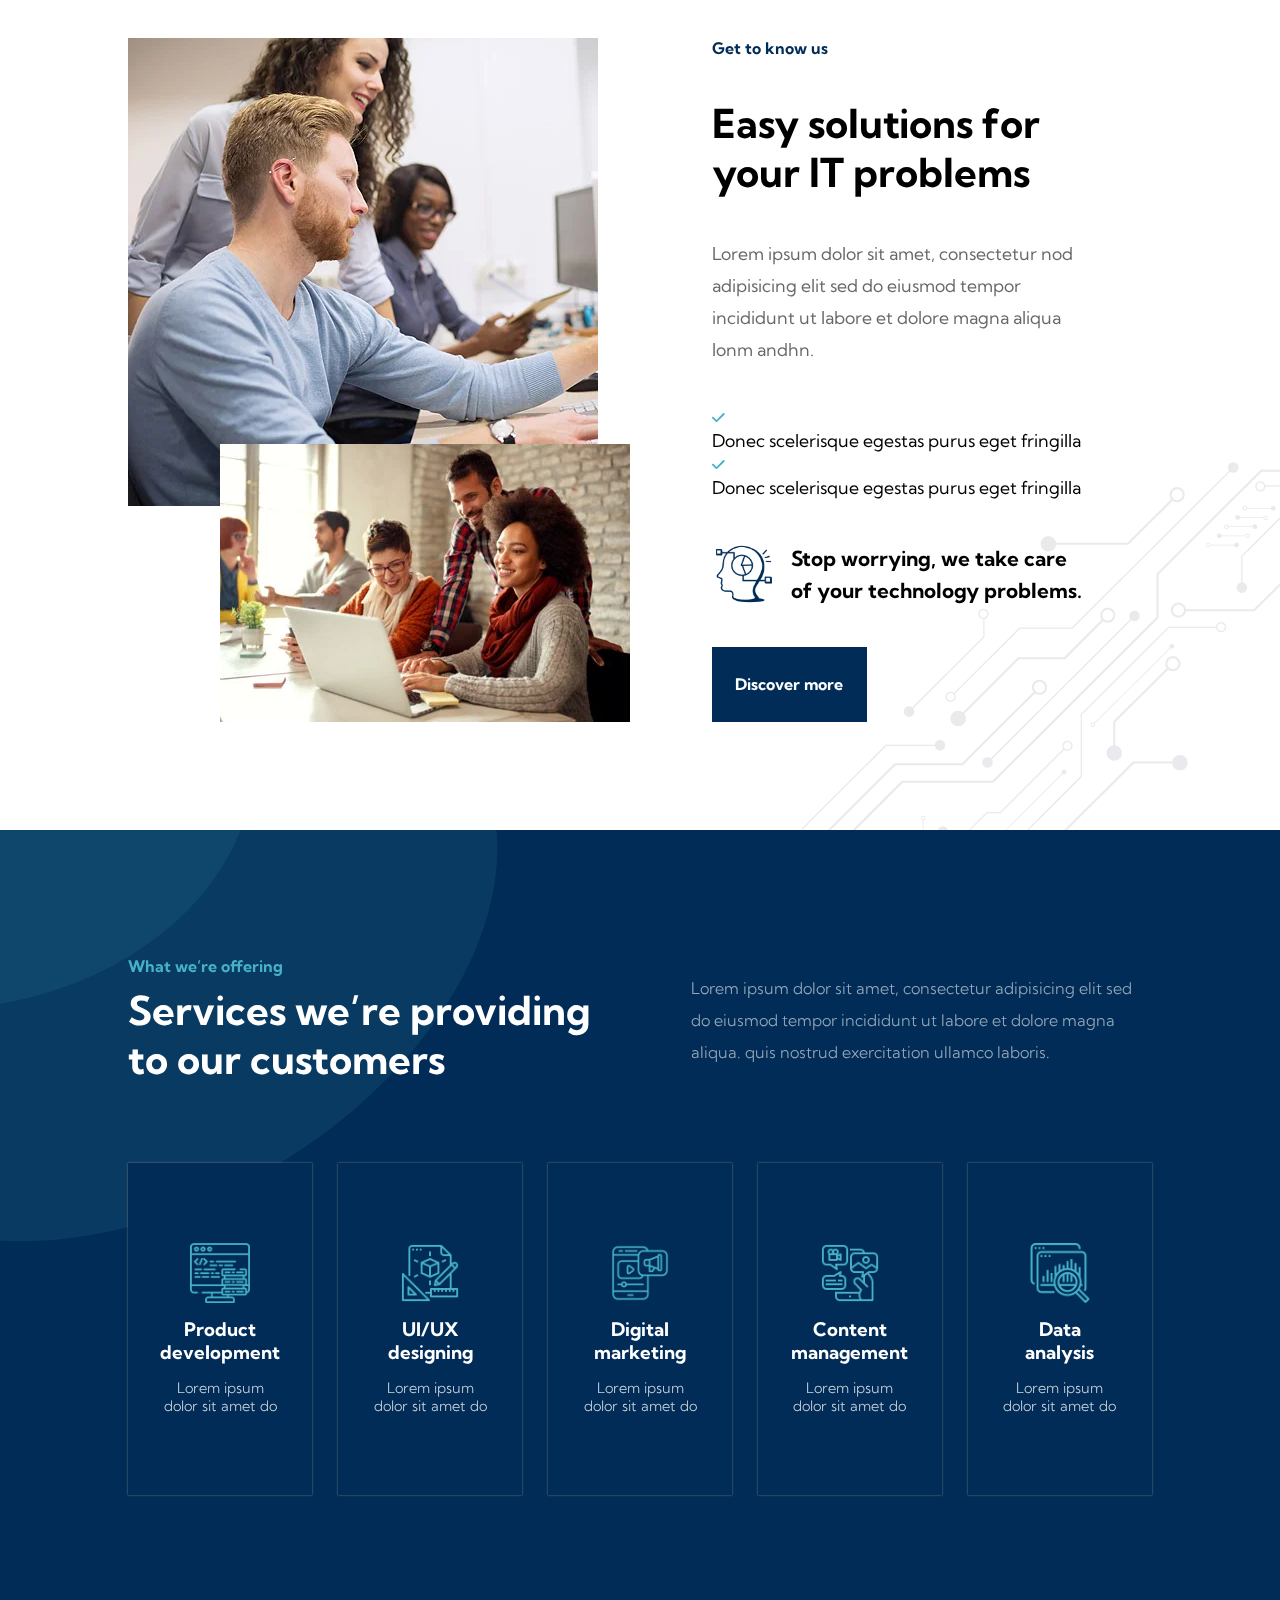
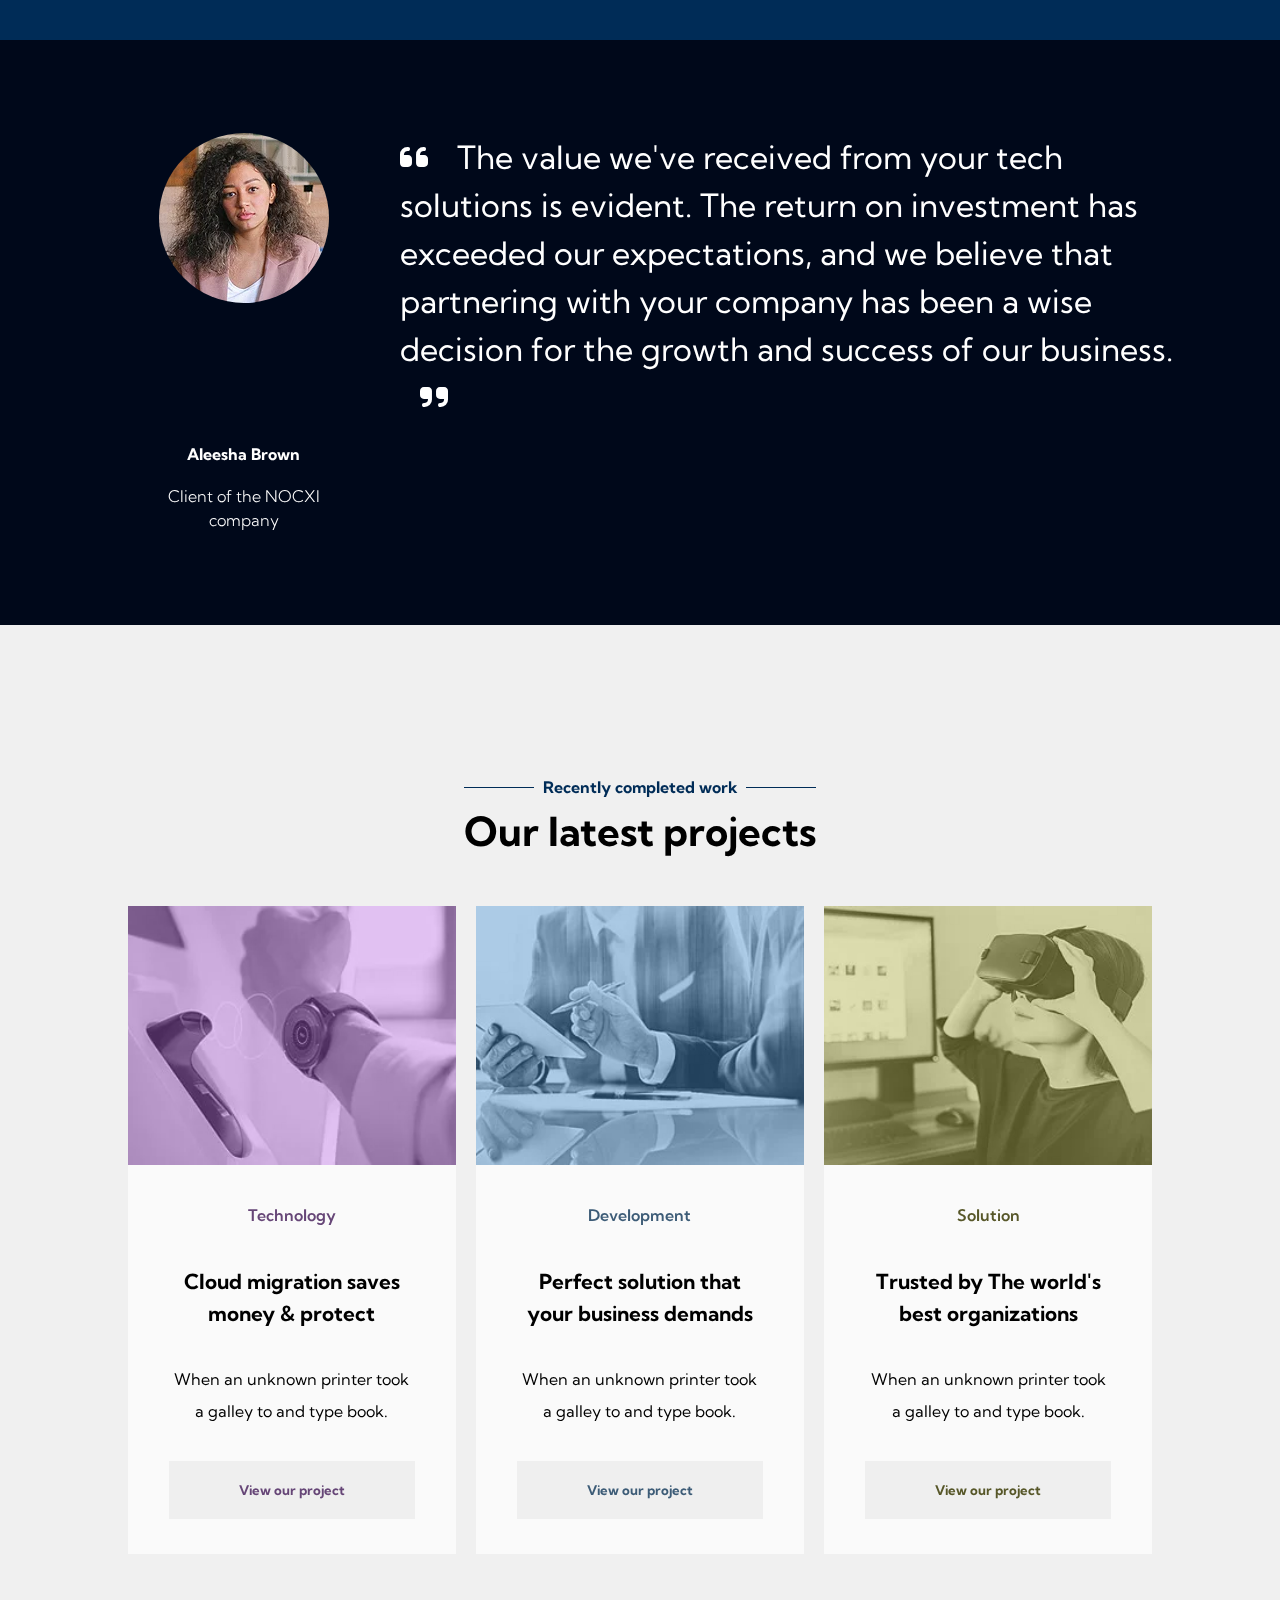
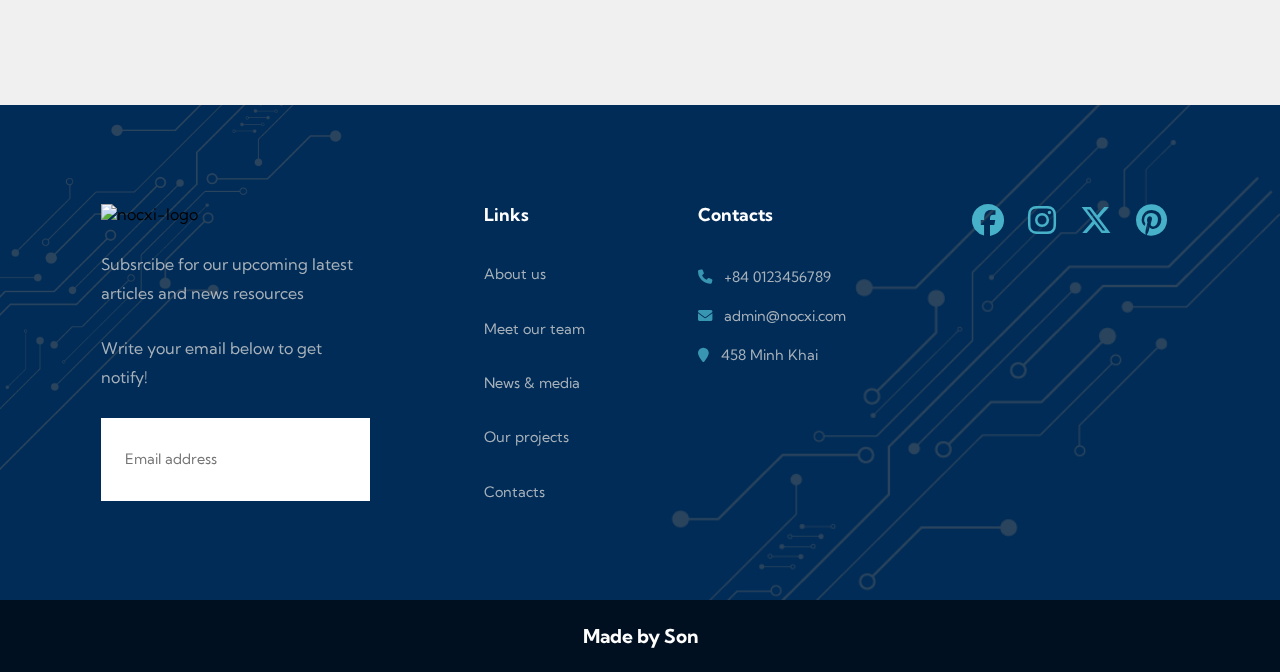
==== commit 2e464552: "25/2" ====
--- a/index.html
+++ b/index.html
@@ -21,19 +21,18 @@
         </div>
         <ul class="main-menu">
             <li class="drop"><a href="index.html">Home</a></li>
-            <li class="drop"><a href="">Pages</a>
+            <li class="drop"><a href="#">Pages</a>
                 <ul class="pages-drop">
-                    <li><a href="./team.html">Our Team</a></li>
-                    <li><a href="./gallery.html">Gallery</a></li>
+                    <li><a href="#">Our Team</a></li>
+                    <li><a href="#">Gallery</a></li>
                     <li><a href="#">FAQs</a></li>
                 </ul>
             </li>
-            <li class="drop"><a href="#">Services</a>
+            <li class="drop"><a href="./jobs.html">Jobs</a>
                 <ul class="services-drop">
-                    <li><a href="./app.html">Applications</a></li>
-                    <li><a href="./servers.html">Servers Resources</a></li>
-                    <li><a href="./UIUX.html">UI/UX Designing</a></li>
-                    <li><a href="./cyber-secuity.html">Cyber Security</a></li>
+                    <li><a href="#">Server Administrator</a></li>
+                    <li><a href="#">Security Specialist</a></li>
+                    <li><a href="#">Product Development</a></li>
                 </ul>
             </li>
             <li class="drop"><a href="./about.html">About us</a></li>
@@ -259,7 +258,7 @@
         </div>
         <div class="project-container">
             <div class="project-item">
-                <div class="project-img background1">
+                <div class="project-img background-1">
                 </div>
                 <div class="project-content">
                     <p class="content-tagline1">Technology</p>
@@ -271,7 +270,7 @@
                 </div>
             </div>
             <div class="project-item">
-                <div class="project-img background2">
+                <div class="project-img background-2">
                 </div>
                 <div class="project-content">
                     <p class="content-tagline2">Development</p>
@@ -283,7 +282,7 @@
                 </div>
             </div>
             <div class="project-item">
-                <div class="project-img background3">
+                <div class="project-img background-3">
                 </div>
                 <div class="project-content">
                     <p class="content-tagline3">Solution</p>
--- a/styles/index.css
+++ b/styles/index.css
@@ -7,8 +7,20 @@
 */
 
 
-
-
+/* HEADER */
+.drop:nth-child(1){
+    opacity: 1;
+    position: relative;
+}
+.drop:nth-child(1)::after{
+    content: "";
+    position: absolute;
+    bottom: 0;
+    left: 0;
+    width: 100%;
+    height: 5%;
+    background-color: #84C0C6;
+}
 
 /* HERO CONTENT */
 .container{
--- a/styles/style.css
+++ b/styles/style.css
@@ -70,19 +70,6 @@
     font-weight: 400;
     line-height: 32px;
     /* background-color: gray; */
-}
-.drop:nth-child(1){
-    opacity: 1;
-    position: relative;
-}
-.drop:nth-child(1)::after{
-    content: "";
-    position: absolute;
-    bottom: 0;
-    left: 0;
-    width: 100%;
-    height: 5%;
-    background-color: #84C0C6;
 }
 .drop{
     position: relative;
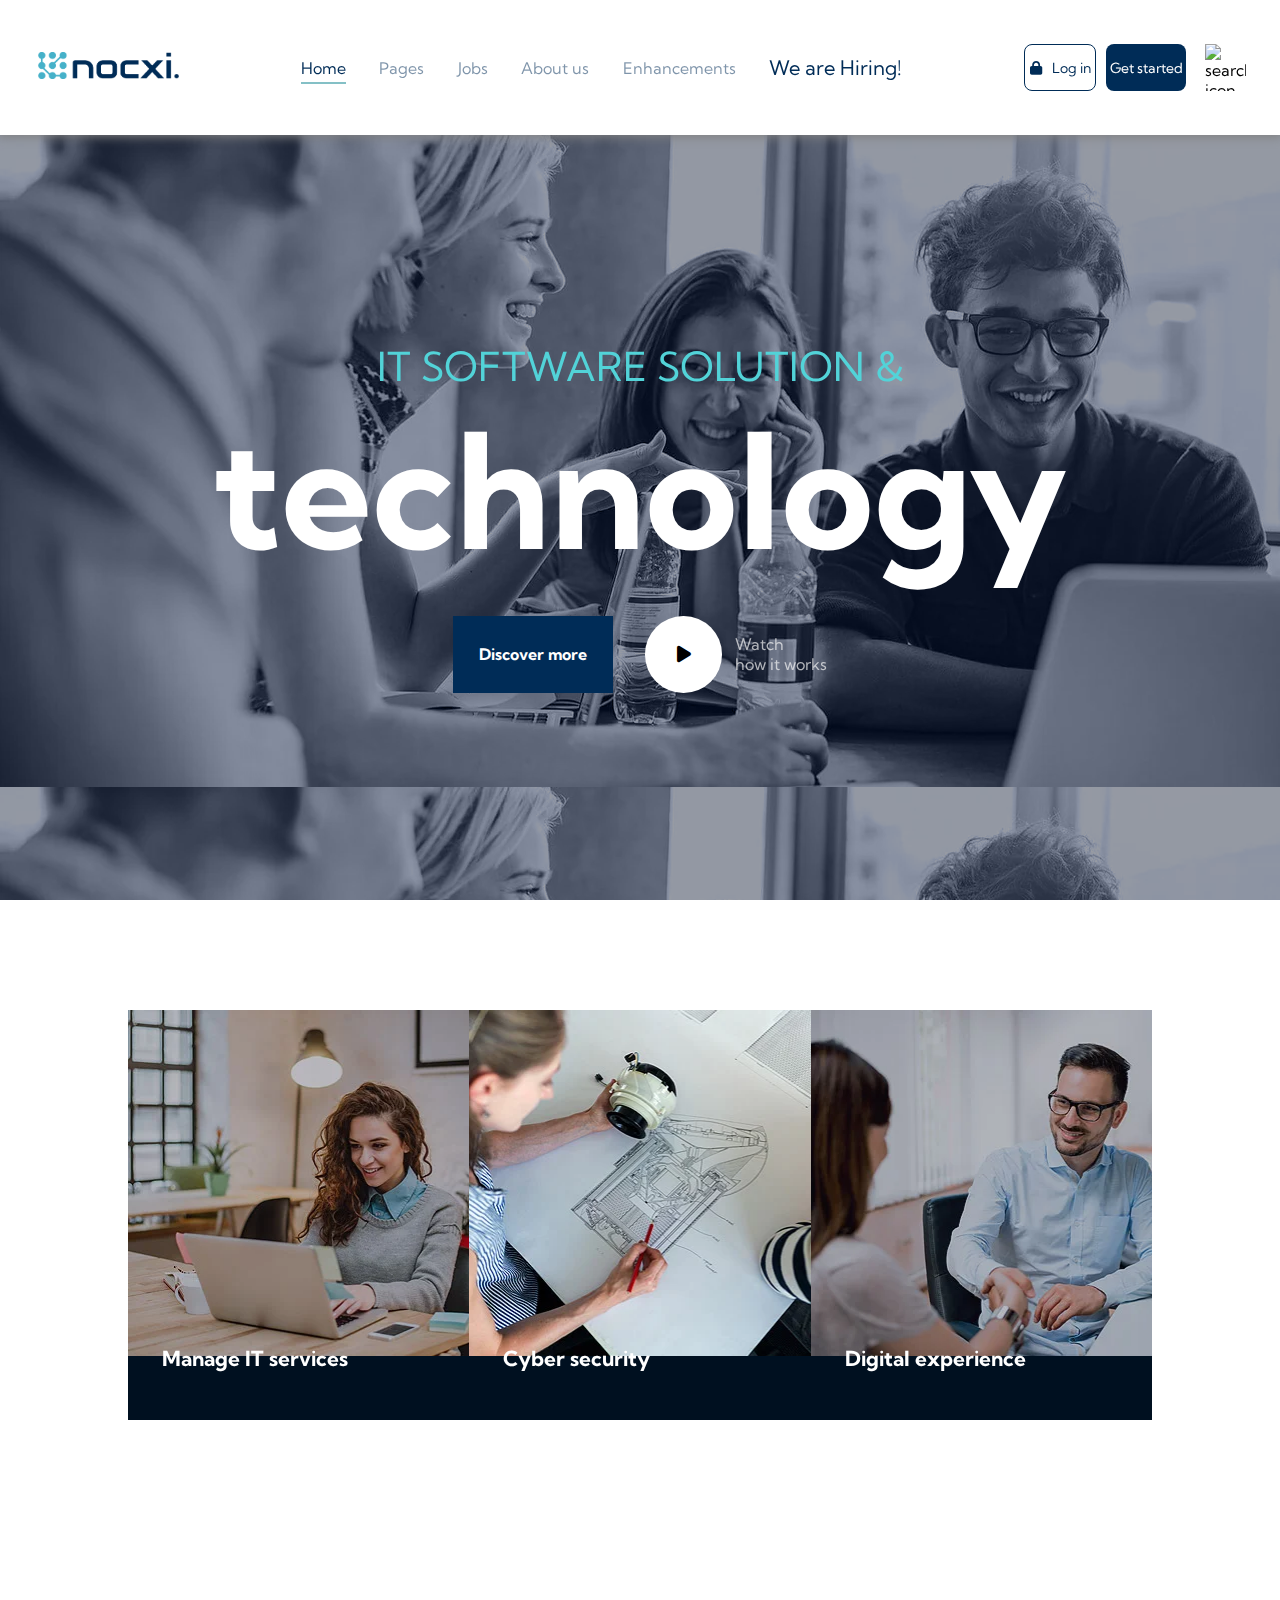
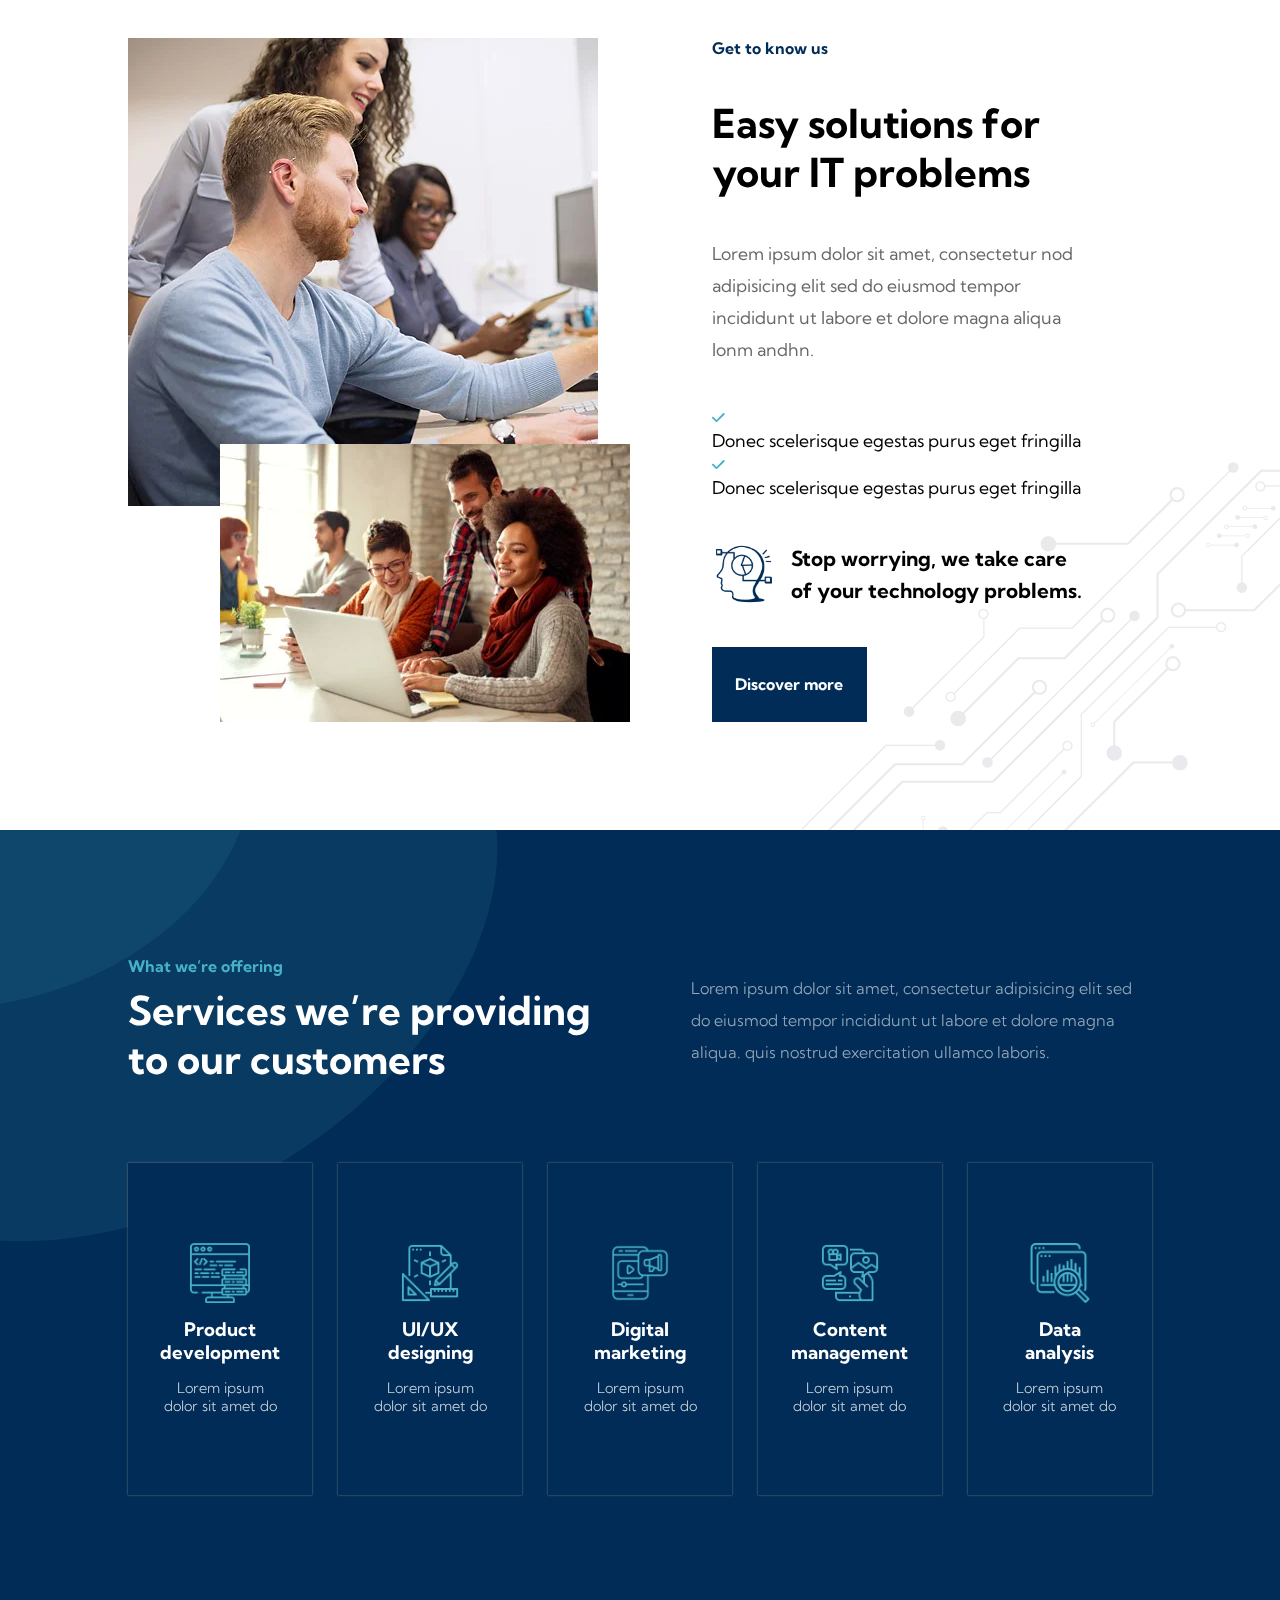
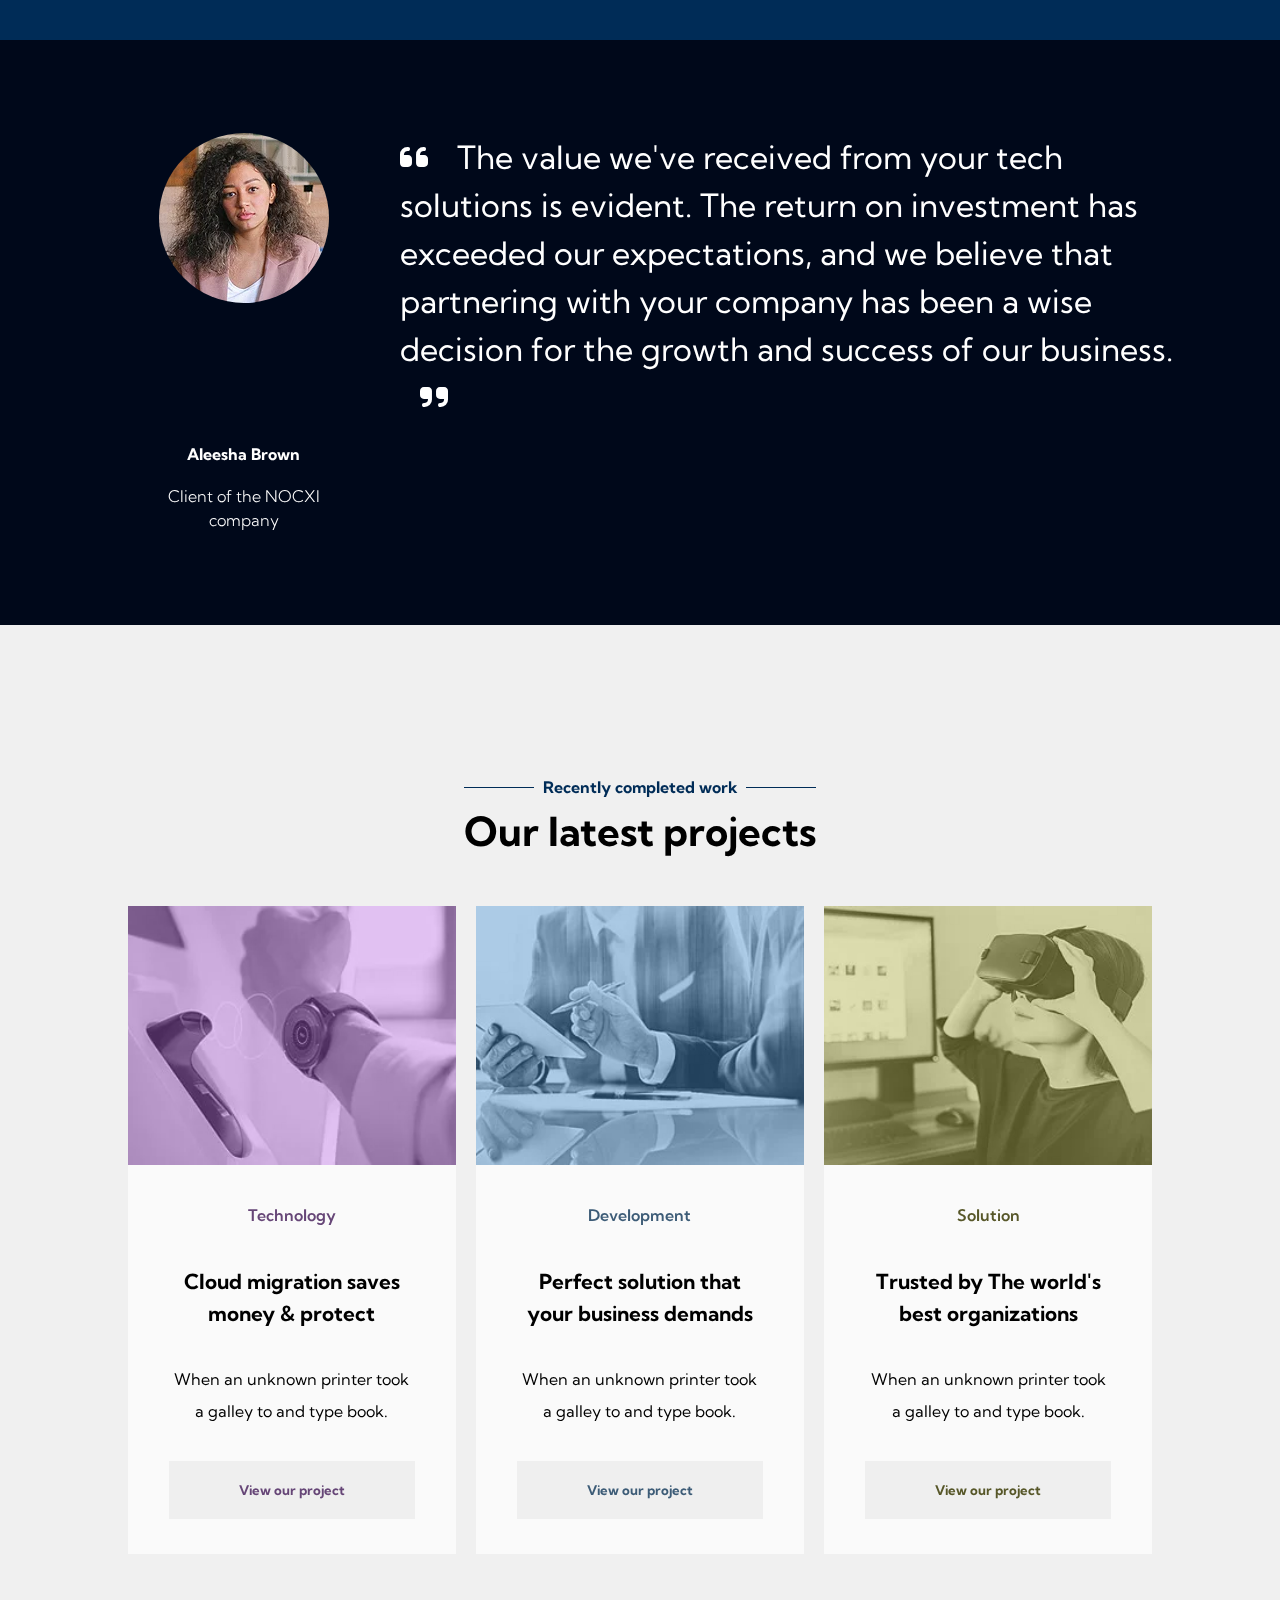
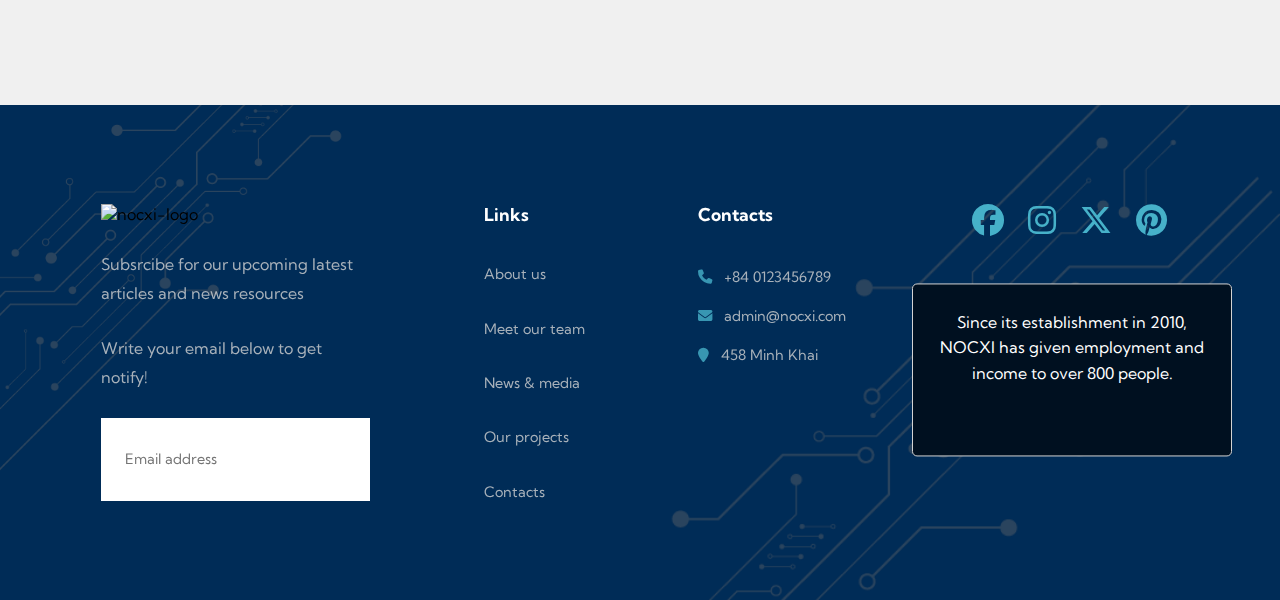
==== commit 5fd6c61b: "26/02" ====
--- a/index.html
+++ b/index.html
@@ -337,9 +337,9 @@
             <span class="fa-brands fa-x-twitter"></span>
             <span class="fa-brands fa-pinterest"></span>
         </div>
+        <div class="aside-wrap">
+            <aside>Since its establishment in 2010, NOCXI has given employment and income to over 800 people.</aside>
+        </div>
     </footer>
-    <section class="cp-right">
-        <h2>Made by Son</h2>
-    </section>
 </body>
 </html>--- a/styles/index.css
+++ b/styles/index.css
@@ -39,7 +39,6 @@
     animation: background 4s ease-in-out;
     overflow: hidden;
     background-color: #00081A;
-    /* mix-blend-mode: luminosity; */
 }
 .section-wrap{
     position: absolute;
@@ -78,7 +77,6 @@
 .button-row{
     width: 50%;
     height: 10%;
-    /* background-color: red; */
     display: flex;
     justify-content: center;
     align-items: center;
@@ -90,7 +88,6 @@
     width: 25%;
     background-color: #002C57;
     height: 100%;
-    /* outline: none; */
     border: none;
     color: white;
     font-size: 1rem;
@@ -167,13 +164,11 @@
     justify-content: space-between;
     align-items: center;
     padding: 0 10%;
-    /* background-color: red; */
 }
 .feature{
     height: 65%;
     aspect-ratio: 11 / 10;
     position: relative;
-    /* margin: 0 1.8%; */
     overflow: hidden;
     cursor: pointer;
     background-repeat: no-repeat;
@@ -257,7 +252,6 @@
 .get-to-know{
     width: 100%;
     height: 100vh;
-    /* background-color: lightblue; */
     display: flex;
     justify-content: space-between;
     align-items: center;
@@ -266,7 +260,6 @@
 }
 .get-to-know-background{
     position: absolute;
-    /* top: 13%; */
     bottom: 0;
     right: 0;
     z-index: 50;
@@ -275,14 +268,12 @@
 .img-box {
     width: 49%;
     height: 76%;
-    /* background-color: lightgrey; */
     position: relative;
     z-index: 60;
 }
 .get-to-know-right{
     width: 49%;
     height: 76%;
-    /* background-color: lightgrey */
     z-index: 60;
 }
 .box-1{
@@ -332,7 +323,6 @@
 .solutions{
     width: 100%;
     display: flex;
-    /* justify-content: center; */
     align-items: center;
 }
 .solutions span{
@@ -350,7 +340,6 @@
     width: 41%;
     background-color: #002C57;
     height: 11%;
-    /* outline: none; */
     border: none;
     color: white;
     font-size: 1rem;
@@ -436,7 +425,6 @@
     justify-content: space-between;
     width: 80%;
     height: 20%;
-    /* background-color: red; */
     align-items: center;
     z-index: 60;
 }
@@ -463,7 +451,6 @@
 .service-content{
     width: 80%;
     height: 50%;
-    /* background-color: red; */
     margin-top: 2%;
     display: flex;
     justify-content: space-between;
@@ -480,7 +467,6 @@
     align-items: center;
     text-align: center;
     padding: 0 3%;
-    /* outline: 1px solid #9FB7B9; */
     box-shadow: 0 0 2px 0.01em grey;
     transition: 0.4s ease-in-out;
 }
@@ -514,7 +500,6 @@
 
 /* FEEDBACKS */
 .feedbacks{
-    /* background-color: #; */
     width: 100vw;
     height: 65vh;
     background-color: #00081A;
@@ -546,7 +531,6 @@
     height: 80%;
     display:flex;
     flex-direction: row;
-    /* justify-content:start; */
     overflow: hidden;
 }
 .feedback-item{
@@ -585,7 +569,6 @@
     flex-direction: column;
     justify-content: space-between;
     height: 100%;
-    /* background-color: lightcoral; */
     width: 80%;
 }
 .fa-quote-left{
@@ -619,7 +602,6 @@
     align-items: center;
 }
 .project-texts{
-    /* background-color: lightpink; */
     text-align: center;
     margin-bottom: 50px;
 }
@@ -637,7 +619,6 @@
     height:60%;
     display: flex;
     justify-content: space-between;
-    /* background-color: lightcoral; */
 }
 .project-item{
     width: 32%;
@@ -653,7 +634,6 @@
     width: 100%;
     height: 40%;
     position: relative;
-    /* background-color: red; */
 }
 .background-1{
     background-color: #664677;
@@ -695,7 +675,6 @@
     background-image: url(./images/project-3.jpg);
 }
 .project-content{
-    /* background-color: lightblue; */
     flex: 1;
     width: 75%;
     display: flex;
--- a/styles/style.css
+++ b/styles/style.css
@@ -439,19 +439,31 @@
     margin: 0 12px;
     display: block;
 }
-
-
-.cp-right{
+.aside-wrap aside{
+    float: right;
+    width: 25vw;
+    height: 35%;
+    background-color: #001020;
+    transform: translate(-15%, 103%);
+    border-radius: 5px;
+    border: 1px solid lightgrey;
+    color: white;
     text-align: center;
-    color: white;
-    font-size: 0.8rem;
-    display: flex;
-    justify-content: center;
-    align-items: center;
-    width: 100vw;
-    height: 8vh;
-    background-color: #001020;
-}
+    padding: 2%;
+    line-height: 1.6em;
+    z-index: 80;
+}
+.aside-wrap{
+    position: absolute;
+    width: 100%;
+    height: 100%;
+    top: 0;
+    left: 0;
+    z-index: 55;
+}
+
+
+
 
 
 
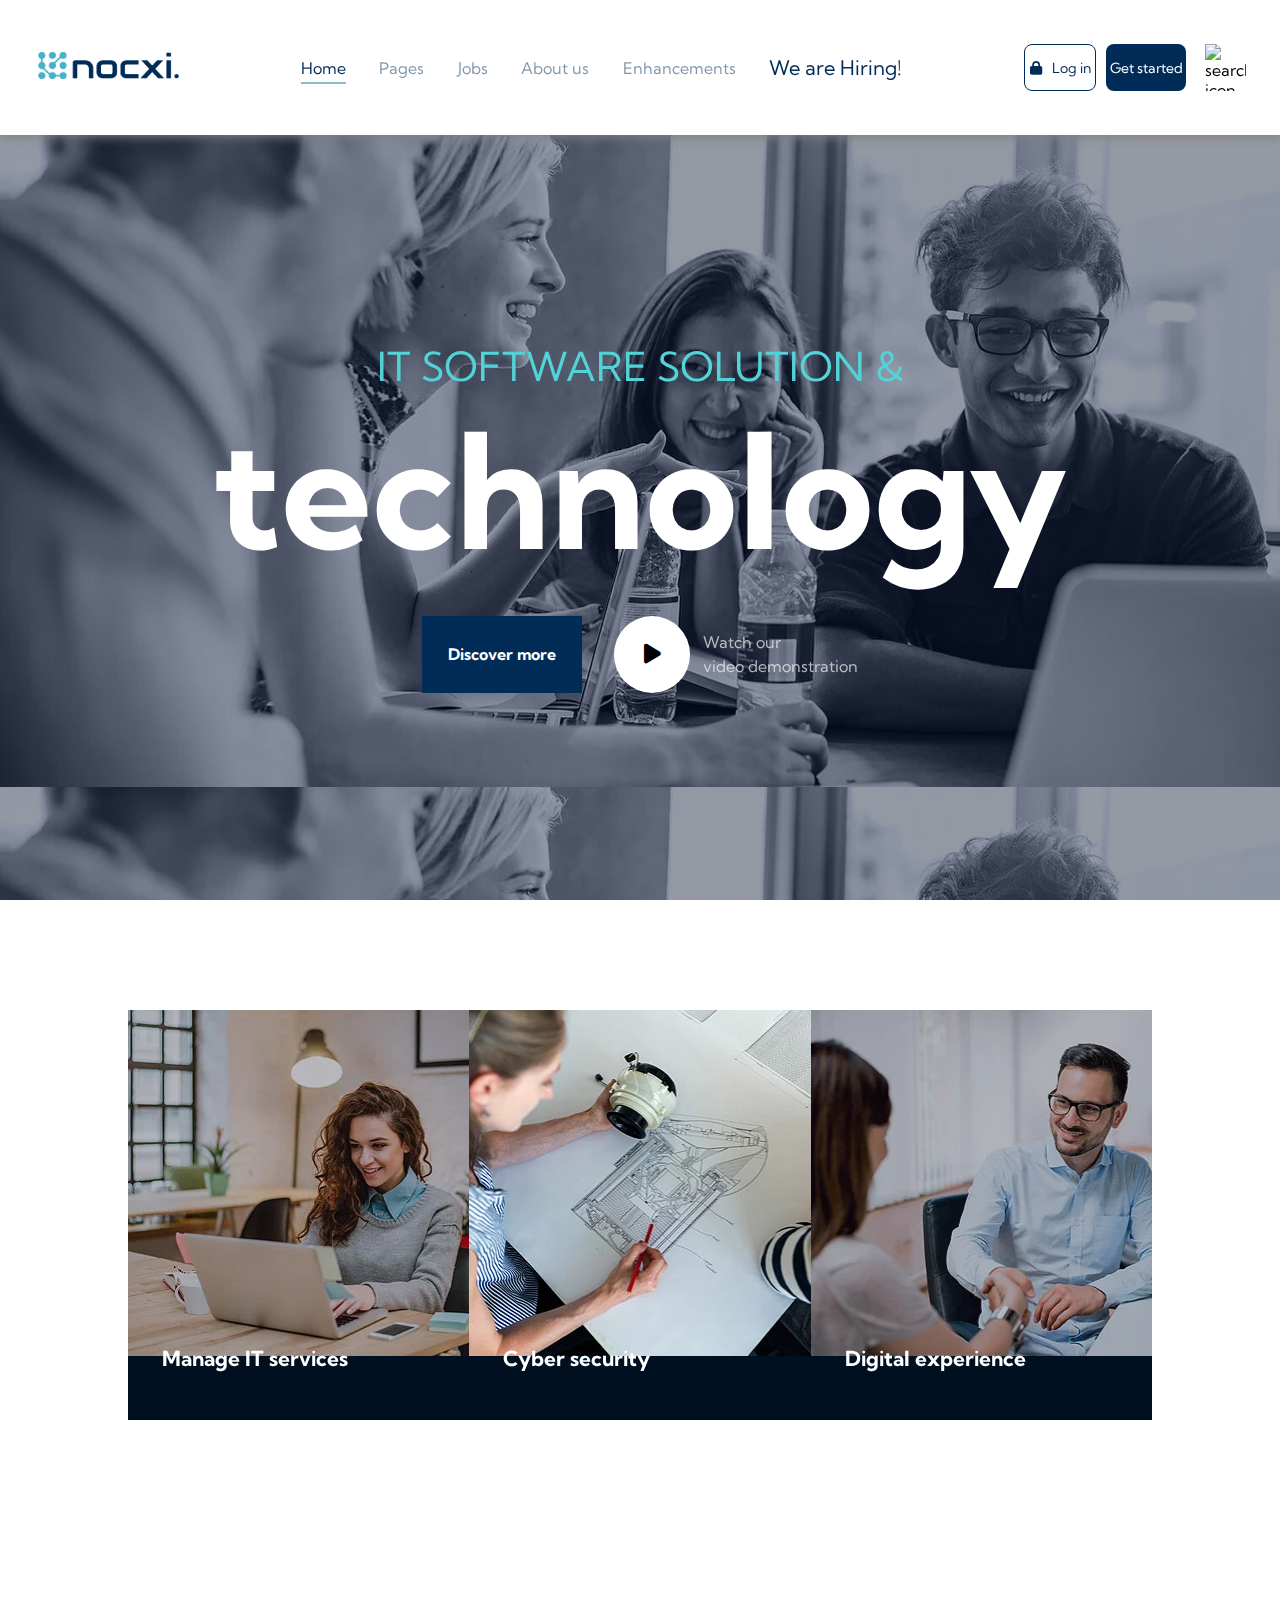
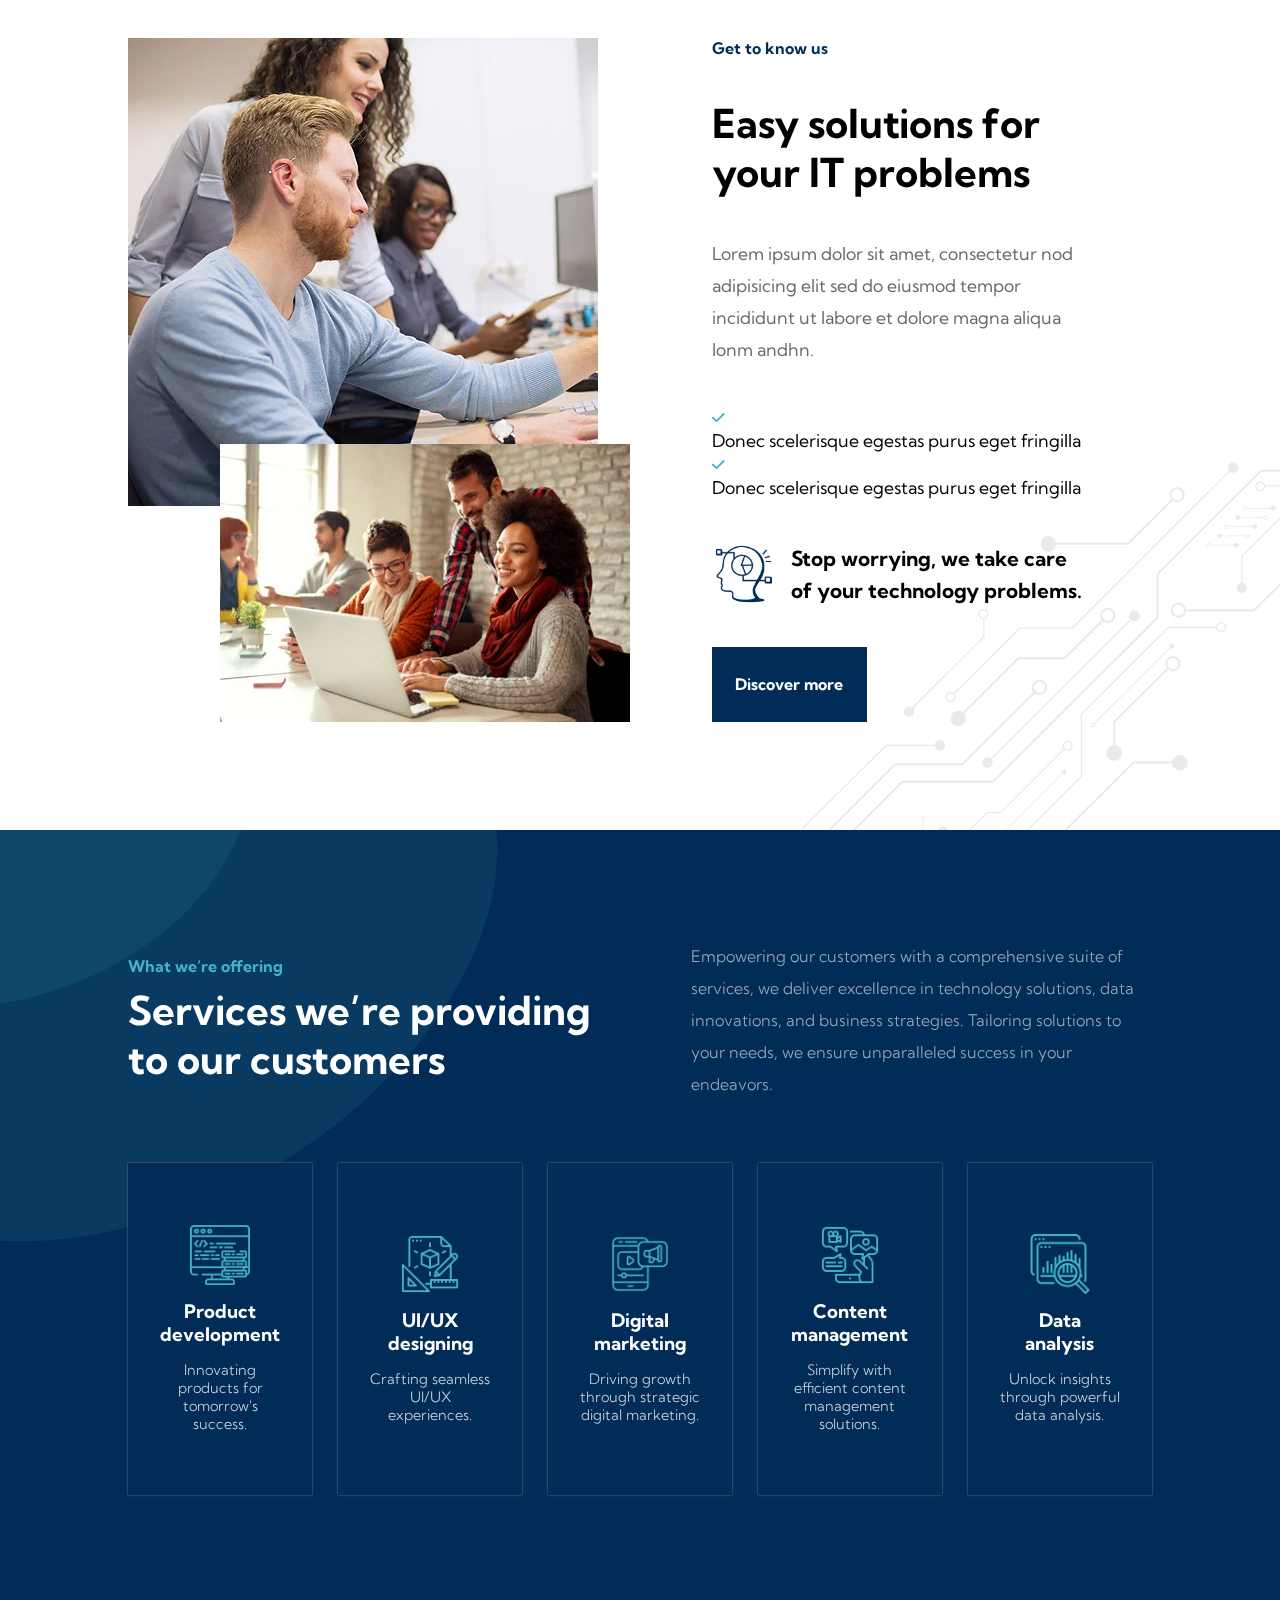
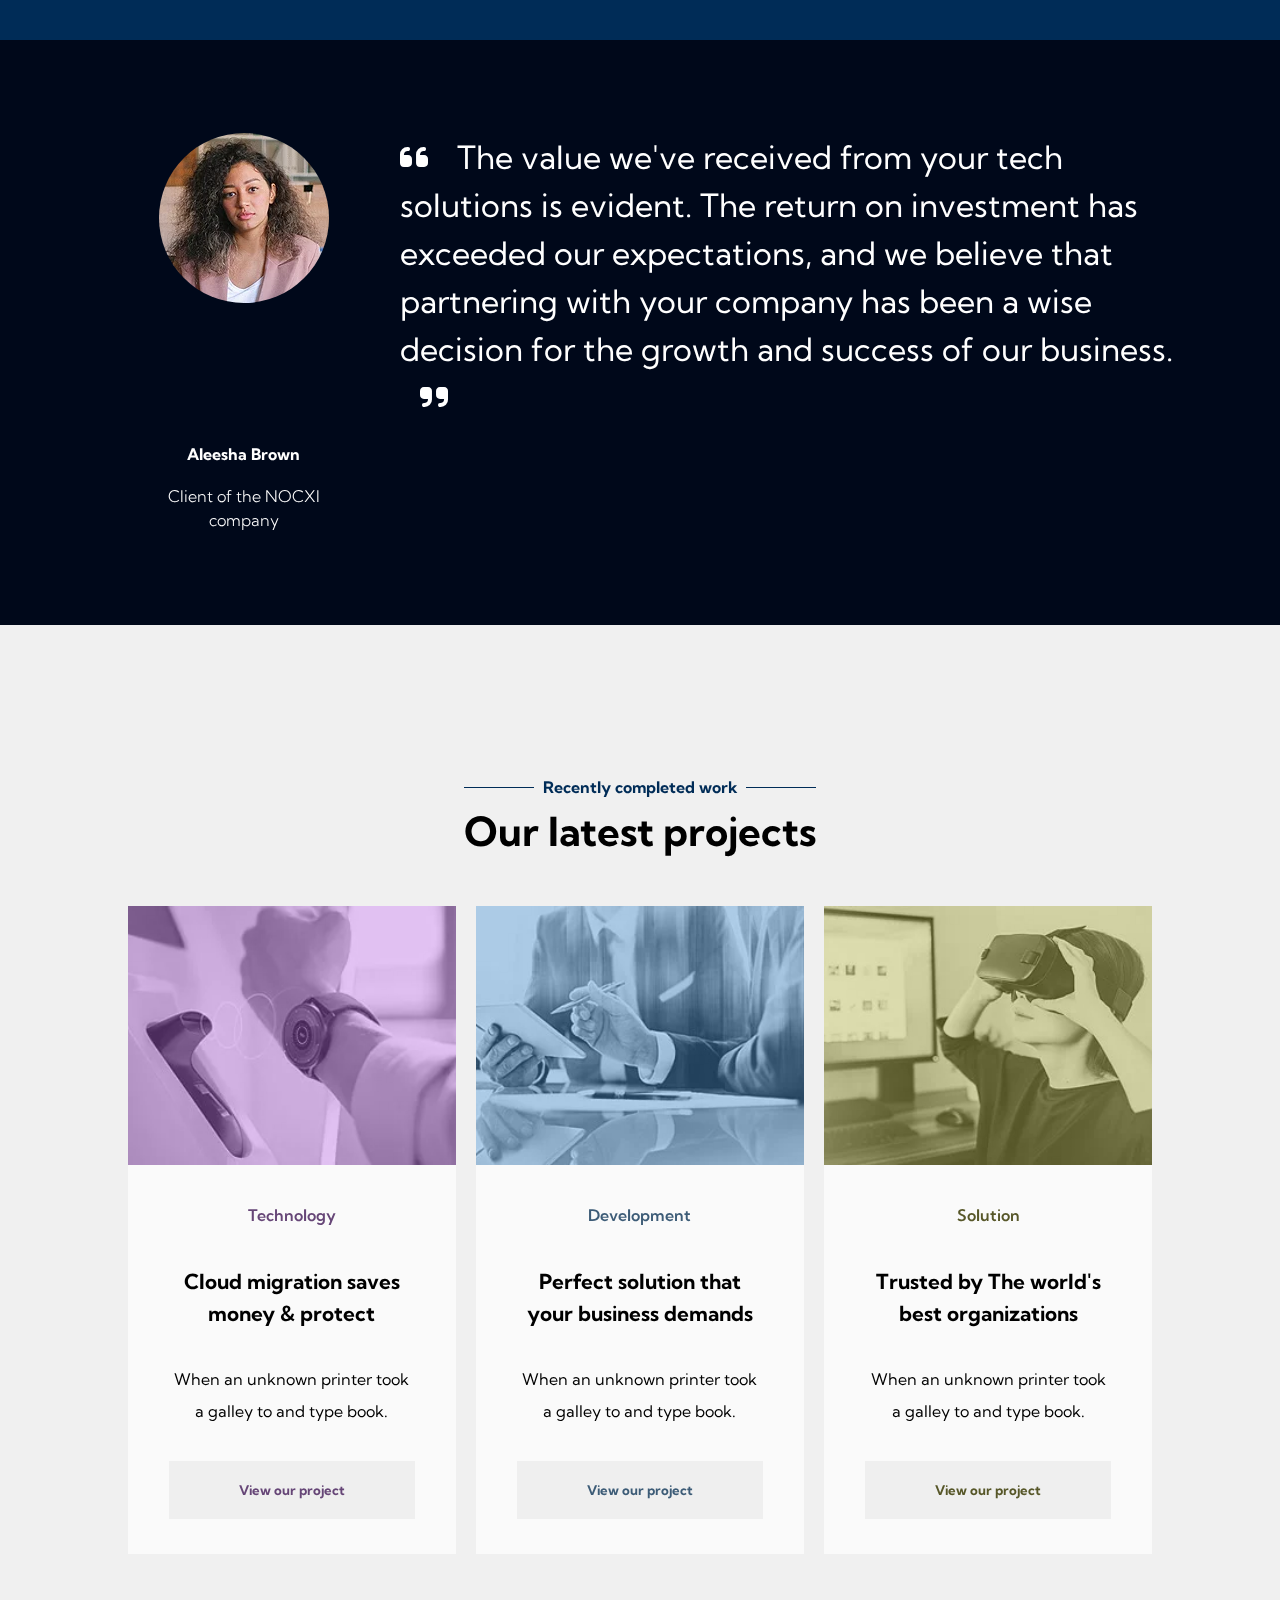
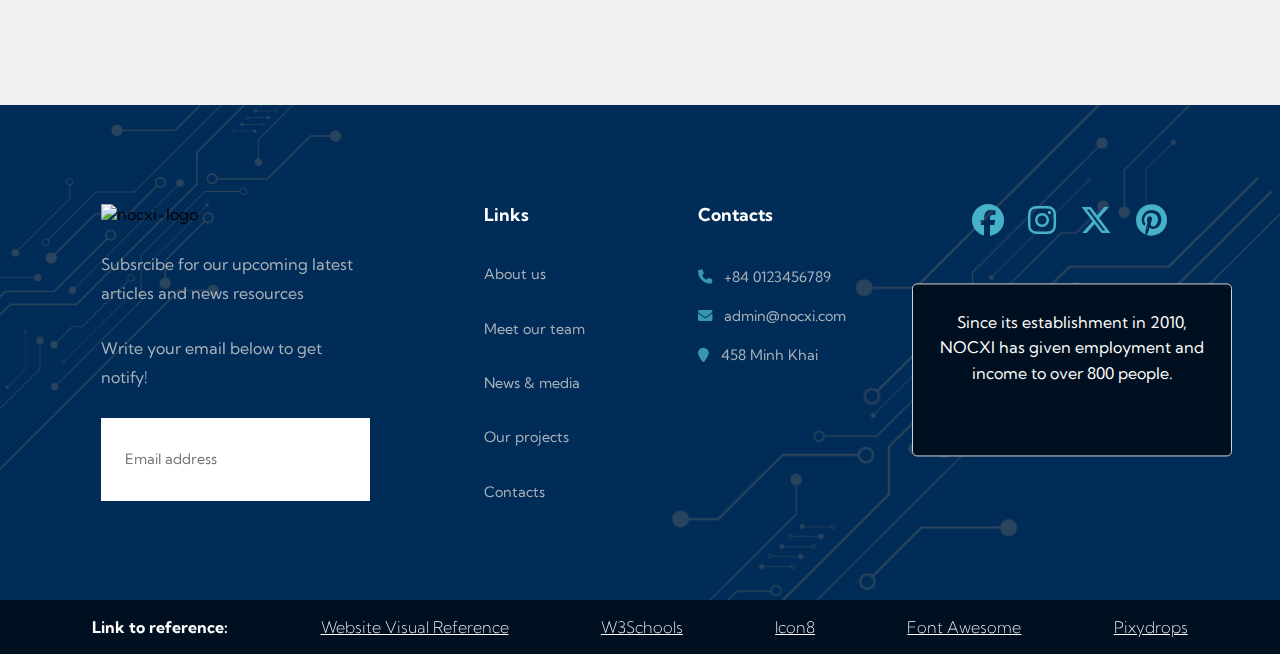
==== commit 8f3d452c: "Merge branch 'main' of https://github.com/xan1710/asm1" ====
--- a/index.html
+++ b/index.html
@@ -70,11 +70,13 @@
                     <button class="discover-1">
                         <span>Discover more</span>
                     </button>
-                    <button class="video">
-                        <span class="fa-solid fa-play"></span>
-                        <span>Play</span>
-                    </button>
-                    <p class="video-des">Watch <br> how it works</p>
+                    <a class="video-btn" href="https://www.youtube.com/watch?v=jDw8s0O-YEw" target="_blank">
+                        <div class="video">
+                            <span class="fa-solid fa-play"></span>
+                            <span>Play</span>
+                        </div>
+                    </a>
+                    <p class="video-des">Watch our <br> video demonstration</p>
                 </div>
             </div>
         </section>
@@ -150,33 +152,33 @@
                 <p>What we’re offering</p>
                 <h2>Services we’re providing <br> to our customers</h2>
             </div>
-            <p class="title-content">Lorem ipsum dolor sit amet, consectetur adipisicing elit sed do eiusmod tempor incididunt ut labore et dolore magna aliqua. quis nostrud exercitation ullamco laboris.</p>
+            <p class="title-content">Empowering our customers with a comprehensive suite of services, we deliver excellence in technology solutions, data innovations, and business strategies. Tailoring solutions to your needs, we ensure unparalleled success in your endeavors.</p>
         </div>
         <div class="service-content">
             <div class="service-box">
                 <img src="./images/service-1.png" alt="service-icon-1">
                 <h3>Product <br> development</h3>
-                <p>Lorem ipsum dolor sit amet do</p>
+                <p>Innovating products for tomorrow's success.</p>
             </div>
             <div class="service-box">
                 <img src="./images/service-2.png" alt="service-icon-2">
                 <h3>UI/UX <br> designing</h3>
-                <p>Lorem ipsum dolor sit amet do</p>
+                <p>Crafting seamless UI/UX experiences.</p>
             </div>
             <div class="service-box">
                 <img src="./images/service-3.png" alt="service-icon-3">
                 <h3>Digital marketing</h3>
-                <p>Lorem ipsum dolor sit amet do</p>
+                <p>Driving growth through strategic digital marketing.</p>
             </div>
             <div class="service-box">
                 <img src="./images/service-4.png" alt="service-icon-4">
                 <h3>Content management</h3>
-                <p>Lorem ipsum dolor sit amet do</p>
+                <p>Simplify with efficient content management solutions.</p>
             </div>
             <div class="service-box">
                 <img src="./images/service-5.png" alt="service-icon-5">
                 <h3>Data <br> analysis</h3>
-                <p>Lorem ipsum dolor sit amet do</p>
+                <p>Unlock insights through powerful data analysis.</p>
             </div>
         </div>
     </section>
@@ -305,7 +307,7 @@
             <input type="email" id="footer-email" placeholder=" Email address">
         </div>
         <div class="links-col">
-            <h3>Links</h3>
+            <h2>Links</h2>
             <ul>
                 <li>About us</li>
                 <li>Meet our team</li>
@@ -315,7 +317,7 @@
             </ul>
         </div>
         <div class="contact-col">
-            <h3>Contacts</h3>
+            <h2>Contacts</h2>
             <ul>
                 <li>
                     <span class="fa-solid fa-phone"></span>
@@ -341,5 +343,13 @@
             <aside>Since its establishment in 2010, NOCXI has given employment and income to over 800 people.</aside>
         </div>
     </footer>
+    <section class="ref">
+        <p>Link to reference:</p>
+        <a href="https://pixydrops.com/notechhtml/main-html/index.html" target="_blank">Website Visual Reference</a>
+        <a href="https://www.w3schools.com/" target="_blank">W3Schools</a>
+        <a href="https://icons8.com/icons" target="_blank">Icon8</a>
+        <a href="https://fontawesome.com/icons" target="_blank">Font Awesome</a>
+        <a href="https://pixydrops.com/" target="_blank">Pixydrops</a>
+    </section>
 </body>
 </html>--- a/styles/index.css
+++ b/styles/index.css
@@ -7,6 +7,9 @@
 */
 
 
+
+
+
 /* HEADER */
 .drop:nth-child(1){
     opacity: 1;
@@ -21,6 +24,9 @@
     height: 5%;
     background-color: #84C0C6;
 }
+
+
+
 
 /* HERO CONTENT */
 .container{
@@ -98,7 +104,7 @@
     align-items:center;
     cursor: pointer;
 }
-.discover-1 p{
+.discover-1 span{
     position: absolute;
     z-index: 70;
 }
@@ -117,21 +123,24 @@
 .discover-1:hover::after{
     height: 100%;
 }
-.video{
+.video-btn{
     height: 100%;
     aspect-ratio: 1 / 1;
     border-radius: 50%;
     border: none;
     background-color:white;
-    display: flex;
-    justify-content: center;
-    align-items: center;
     cursor: pointer;
-    transition: 0.2s ease-in-out;
-    margin: 0 2% 0 5%;
-    
-}
-.video:hover{
+    transition: 0.3s ease-in-out;
+    margin: 0 2% 0 5%;  
+}
+.video{
+    width: 100%;
+    height: 100%;
+    display: flex;
+    justify-content: center;
+    align-items: center;
+}
+.video-btn:hover{
     background-color:#46B1C9;
 }
 .video:hover span {
@@ -149,6 +158,7 @@
     color: whitesmoke;
     font-size: 1rem;
     opacity: 0.7;
+    line-height: 1.5em;
 }
 
 
--- a/styles/style.css
+++ b/styles/style.css
@@ -2,7 +2,7 @@
 filename: [style.css]
 author: [cos10026.2 - g5]
 created: [25/02/2024]
-last modified: [25/02/2024]
+last modified: [26/02/2024]
 description: [all web pages]
 */
 
@@ -44,17 +44,13 @@
     justify-content: space-between;
     align-items: center;
     box-shadow: 0 0 10px 2px grey;
-    z-index: 100;
+    z-index: 999;
     position: fixed;
-    /* display: none; */
-    /* visibility: hidden; */
-    /* background-color: blue; */
 }
 .logo {
     width: 11%;
     margin-left: 3%;
     cursor: pointer;
-    /* background-color: red; */
 }
 .logo img{
     width: 100%;
@@ -69,7 +65,6 @@
     font-size: 16px;
     font-weight: 400;
     line-height: 32px;
-    /* background-color: gray; */
 }
 .drop{
     position: relative;
@@ -117,7 +112,6 @@
 }
 .pages-drop li, .services-drop li{
     transition: 0.2s linear;
-    /* border-radius: 10px; */
     padding-left: 10px;
 }
 .pages-drop li:nth-child(3), .services-drop li:nth-child(4){
@@ -179,7 +173,6 @@
     justify-content: space-around;
     align-items: center;
     margin-right: 2%;
-    /* background-color:lightblue; */
 }
 .log-in{
     display: flex;
@@ -187,20 +180,17 @@
     align-items: center;
     width: 36%;
     height: 35%;
-    /* background-color: red; */
     border-radius: 8px;
     border: 1px solid #002C57;
     cursor: pointer;
     transition: 0.3s ease-in-out;
 }
 .log-in span{
-    /* background-color: red; */
     color: #002C57;
     font-size: 14px;
     transition: 0.3s ease-in-out;
 }
 .log-in p{
-    /* background-color: red; */
     color: #002C57;
     font-size: 14px;
     transition: 0.3s ease-in-out;
@@ -228,7 +218,6 @@
 .iconsearch-ctr{
     height: 35%;
     aspect-ratio: 1 / 1;
-    /* background-color: #84C0C6 ; */
     display: flex;
     justify-content: center;
     border-radius: 5px;
@@ -346,7 +335,6 @@
 .about-col{
     width: 23%;
     height: 65%;
-    /* background-color: lightblue; */
     display: flex;
     flex-direction: column;
     justify-content: space-between;
@@ -374,9 +362,8 @@
     flex-direction: column;
     justify-content: space-between;
     padding: 1% 1%;
-    /* background-color: red; */
-}
-.links-col h3{
+}
+.links-col h2{
     font-size: 1.1rem;
     font-weight: 700;
     margin-bottom: 40px;
@@ -387,7 +374,6 @@
     flex-direction: column;
     justify-content: space-between;
     flex: 1;
-    /* background-color: blue; */
 }
 .links-col ul li{
     font-size: 0.9rem;
@@ -400,10 +386,9 @@
     flex-direction: column;
     justify-content: flex-start;
     align-items: flex-start;
-    /* background-color: lightpink; */
     padding: 1% 1%;
 }
-.contact-col h3{
+.contact-col h2{
     font-size: 1.1rem;
     font-weight: 700;
     margin-bottom: 40px;
@@ -433,7 +418,6 @@
     padding: 1% 1%;
     font-size: 2rem;
     color:#46B1C9;
-    /* background-color: red; */
 }
 .icon-col span{
     margin: 0 12px;
@@ -461,6 +445,25 @@
     left: 0;
     z-index: 55;
 }
+.ref{
+    width: 100vw;
+    height: 6vh;
+    background-color: #001020;
+    color: white;
+    text-align: center;
+    display: flex;
+    align-items: center;
+    justify-content: space-evenly;
+}
+.ref p{
+    font-weight: 700;
+}
+.ref a{
+    /* margin:auto; */
+    /* margin: 20px 0; */
+    font-weight: 200;
+    text-decoration:underline;
+}
 
 
 
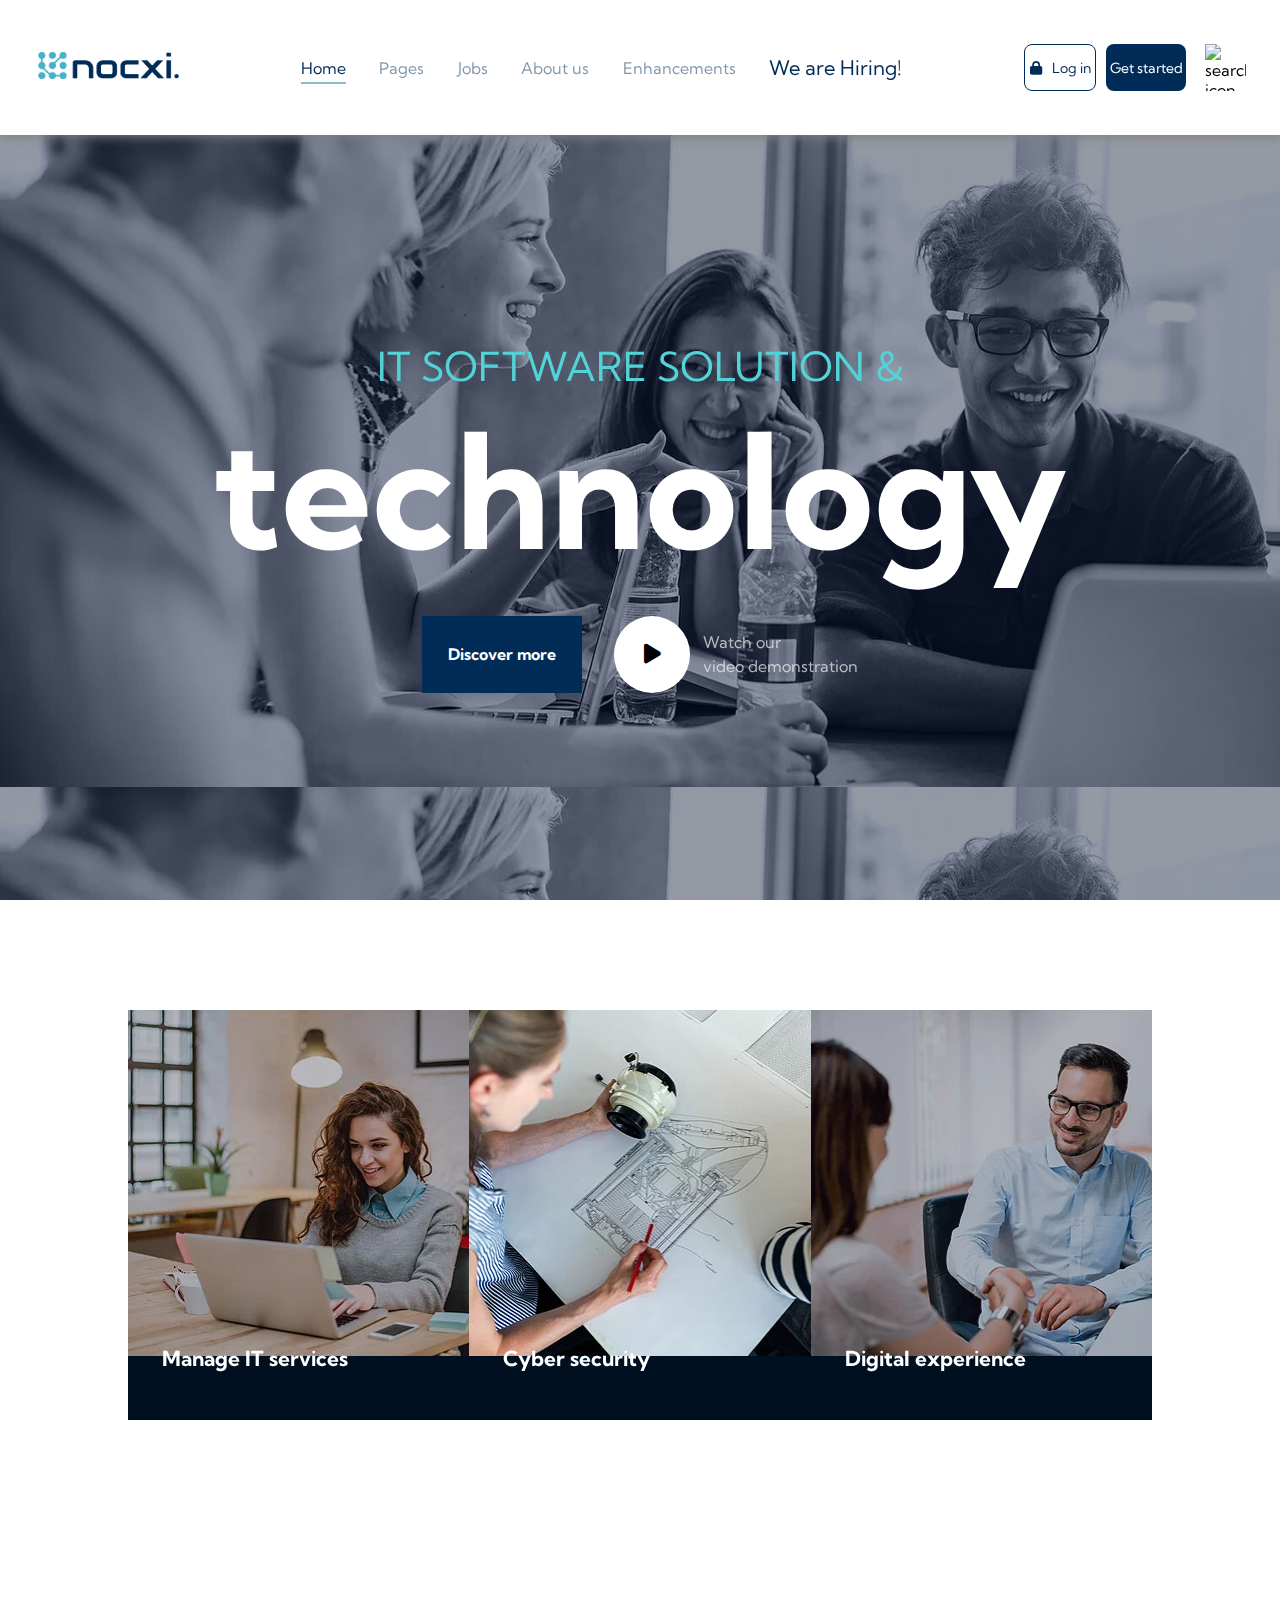
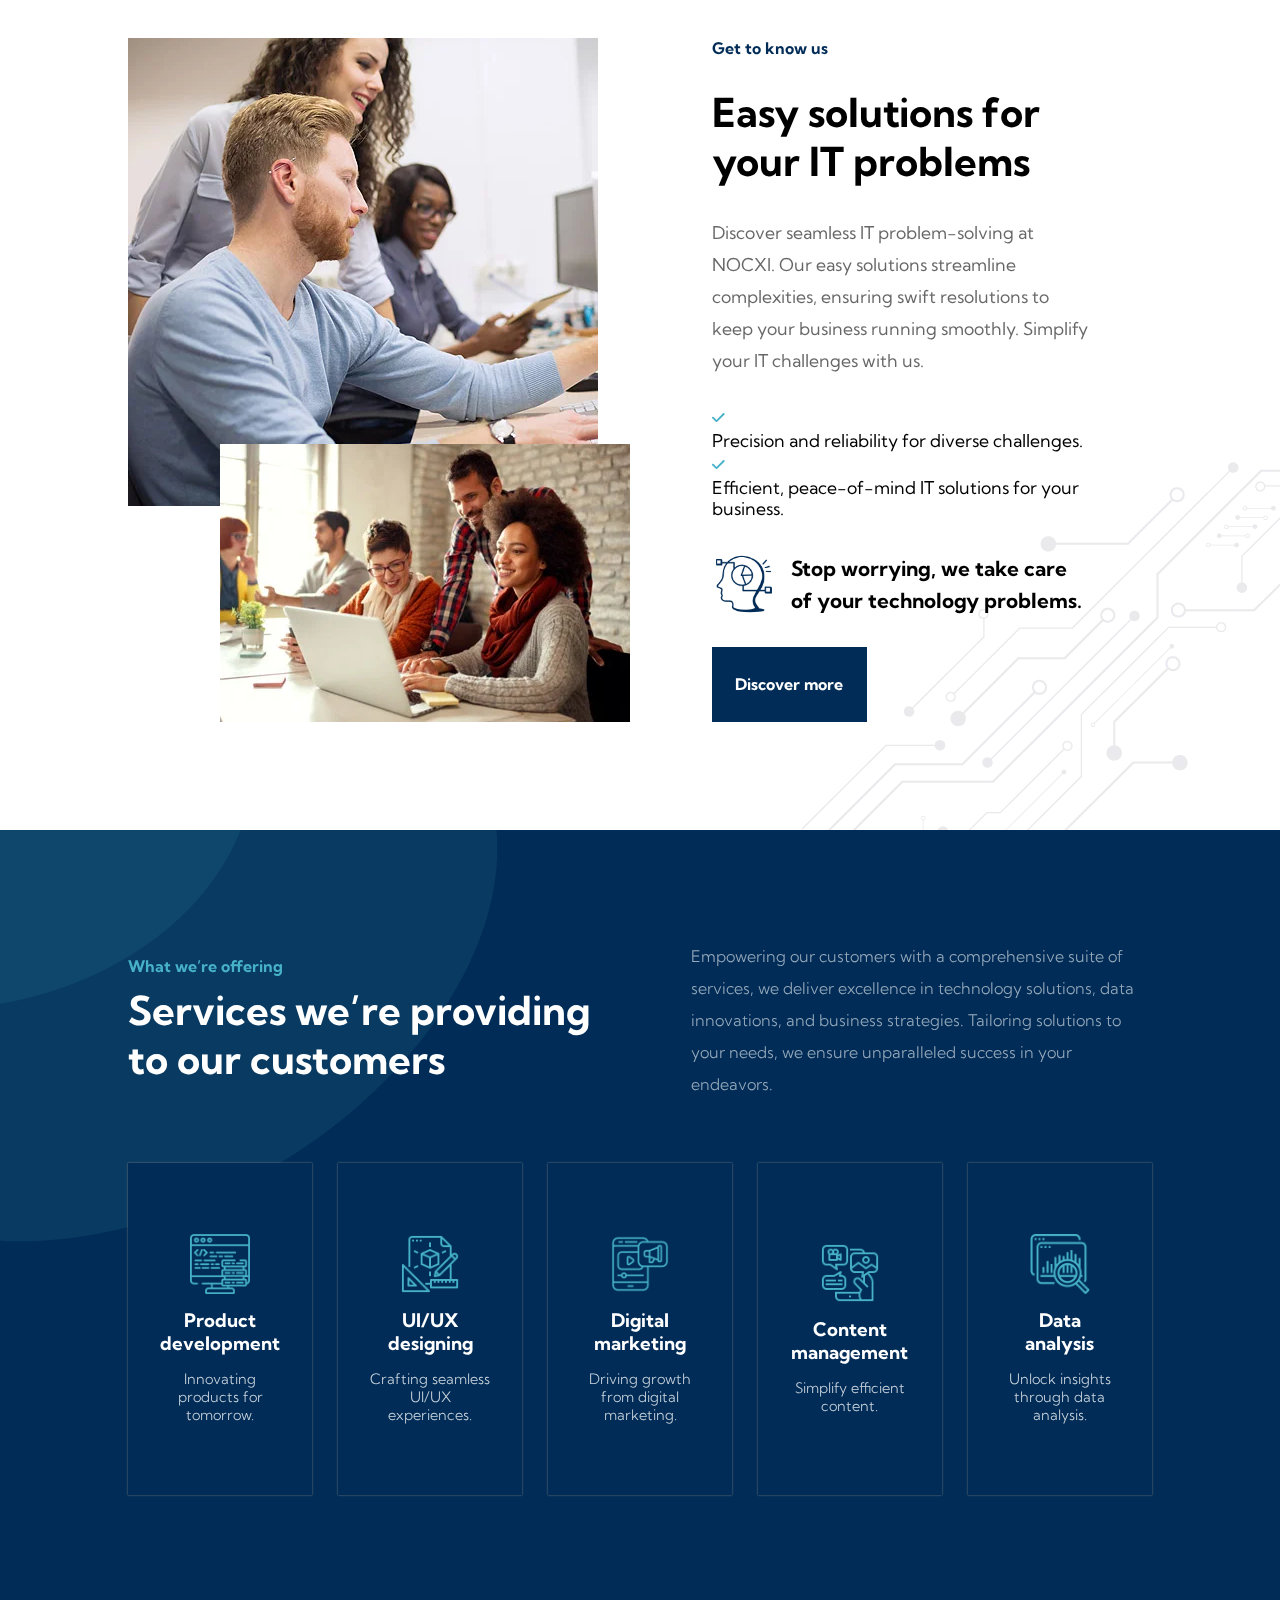
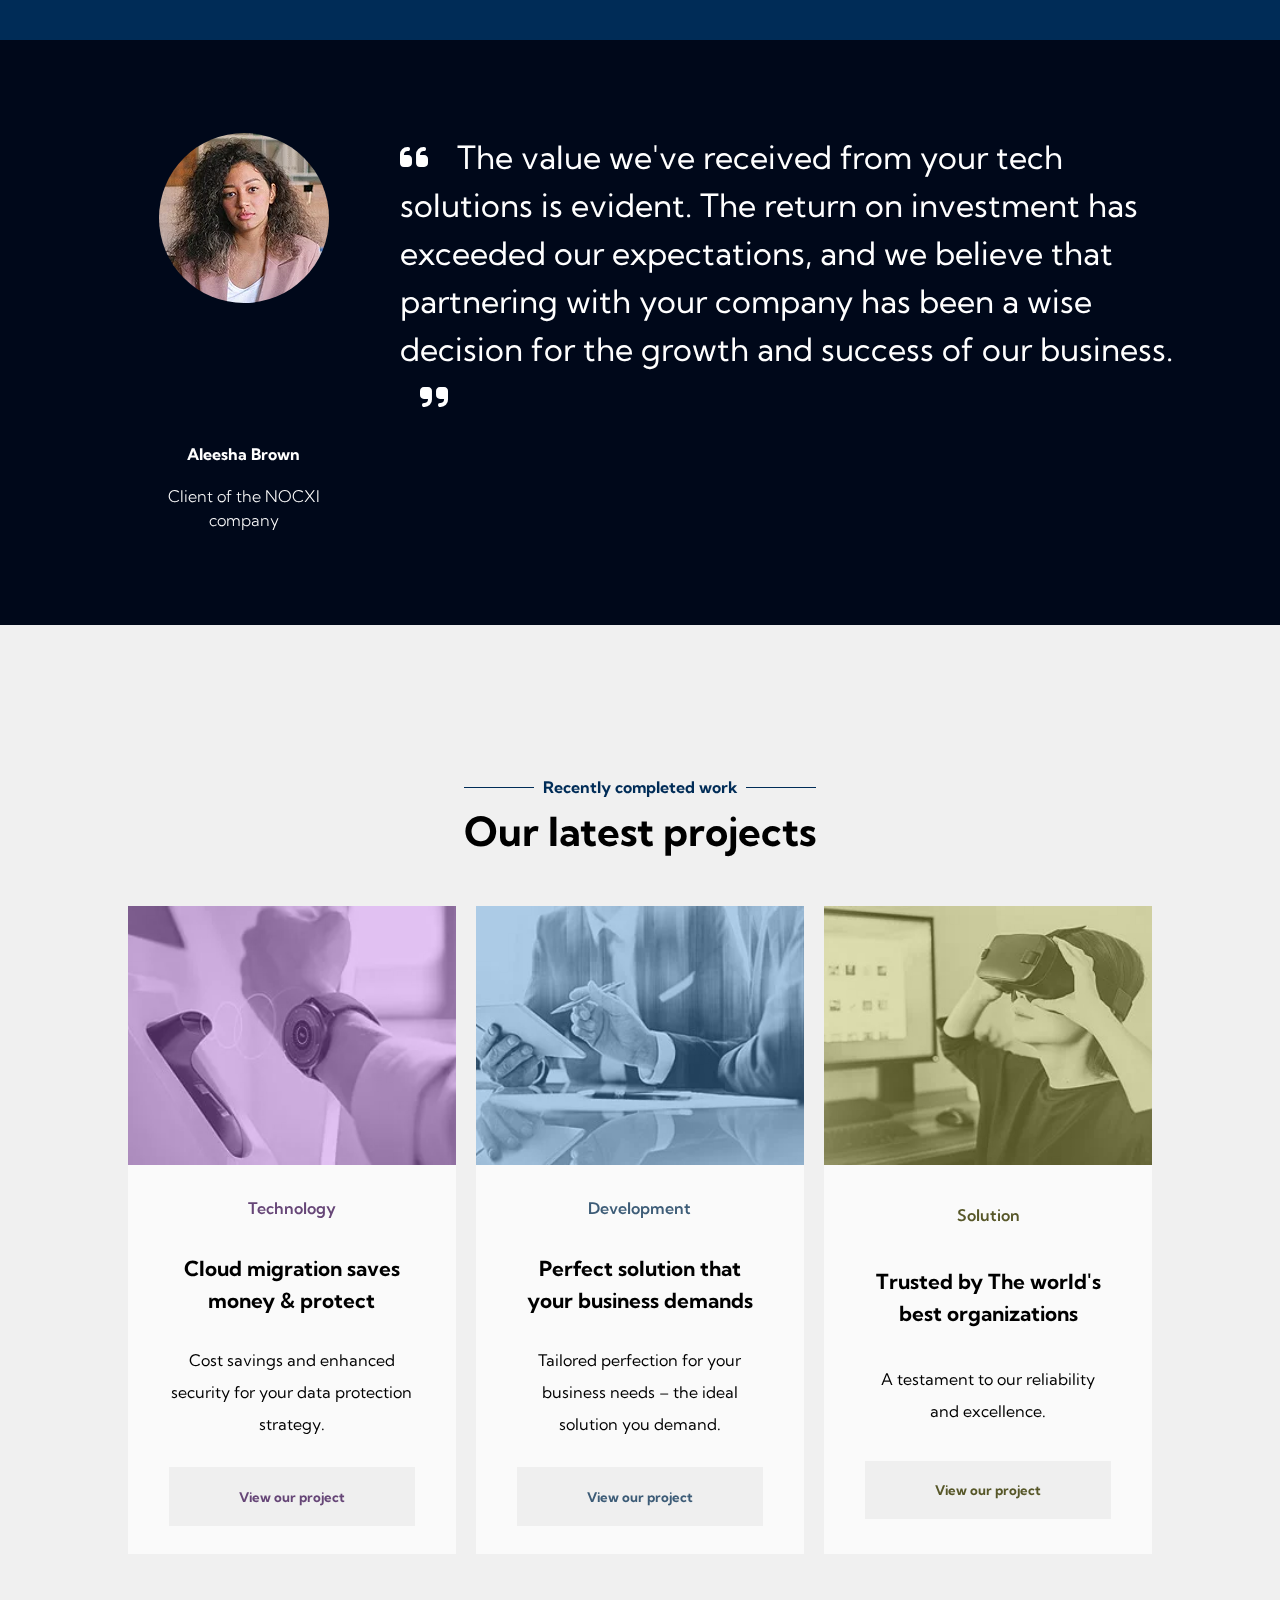
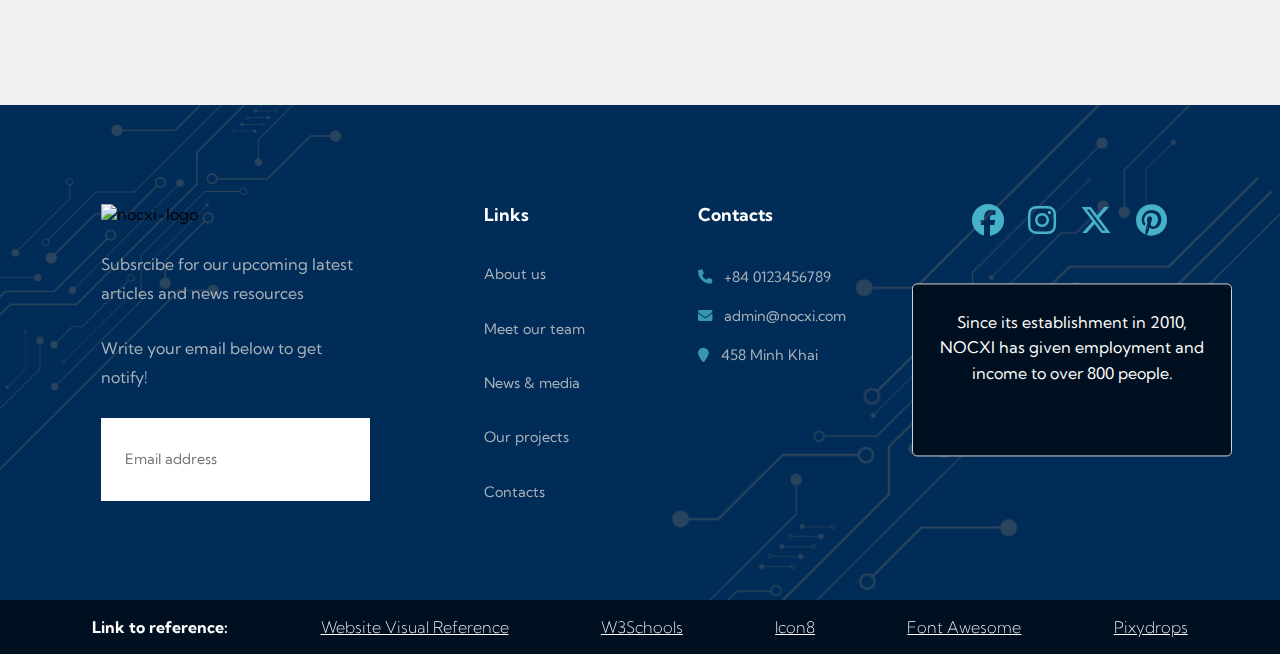
==== commit 39e68b4b: "done" ====
--- a/index.html
+++ b/index.html
@@ -90,7 +90,7 @@
                 <div class="ft-content">
                     <img src="./images/ft-1.png" alt="feature-icon-1">
                     <h2>Manage IT services</h2>
-                    <p>There are many lipsum of in pass sages of available some.</p>
+                    <p>Our goal is to minimize downtime and maximize the performance of your IT investments.</p>
                 </div>
             </div>
             <div class="feature">
@@ -100,7 +100,7 @@
                 <div class="ft-content">
                     <img src="./images/ft-2.png" alt="feature-icon-2">
                     <h2>Cyber security</h2>
-                    <p>There are many lipsum of in pass sages of available some.</p>
+                    <p>We offer cybersecurity services that fortify your digital infrastructure.</p>
                 </div>
             </div>
             <div class="feature">
@@ -110,7 +110,7 @@
                 <div class="ft-content">
                     <img src="./images/ft-3.png" alt="feature-icon-3">
                     <h2>Digital experience</h2>
-                    <p>There are many lipsum of in pass sages of available some.</p>
+                    <p>Our services encompass a range of solutions tailored to elevate your online presence.</p>
                 </div>
             </div>
         </div>
@@ -124,15 +124,17 @@
         <div class="get-to-know-right">
             <p class="get-to-know-title">Get to know us</p>
             <h2>Easy solutions for your IT problems</h2>
-            <p class="get-to-know-text">Lorem ipsum dolor sit amet, consectetur nod adipisicing elit sed do eiusmod tempor incididunt ut labore et dolore magna aliqua lonm andhn.</p>
+            <p class="get-to-know-text">
+                Discover seamless IT problem-solving at NOCXI. Our easy solutions streamline complexities, ensuring swift resolutions to keep your business running smoothly. Simplify your IT challenges with us.
+            </p>
             <ul class="list-text">
                 <li>
                     <span class="fa-solid fa-check"></span>
-                    <p>Donec scelerisque egestas purus eget fringilla</p>
+                    <p>Precision and reliability for diverse challenges.</p>
                 </li>
                 <li>
                     <span class="fa-solid fa-check"></span>
-                    <p>Donec scelerisque egestas purus eget fringilla</p>
+                    <p>Efficient, peace-of-mind IT solutions for your business.</p>
                 </li>
             </ul>
             <div class="solutions">
@@ -158,7 +160,7 @@
             <div class="service-box">
                 <img src="./images/service-1.png" alt="service-icon-1">
                 <h3>Product <br> development</h3>
-                <p>Innovating products for tomorrow's success.</p>
+                <p>Innovating products for tomorrow.</p>
             </div>
             <div class="service-box">
                 <img src="./images/service-2.png" alt="service-icon-2">
@@ -168,17 +170,17 @@
             <div class="service-box">
                 <img src="./images/service-3.png" alt="service-icon-3">
                 <h3>Digital marketing</h3>
-                <p>Driving growth through strategic digital marketing.</p>
+                <p>Driving growth from digital marketing.</p>
             </div>
             <div class="service-box">
                 <img src="./images/service-4.png" alt="service-icon-4">
                 <h3>Content management</h3>
-                <p>Simplify with efficient content management solutions.</p>
+                <p>Simplify efficient content.</p>
             </div>
             <div class="service-box">
                 <img src="./images/service-5.png" alt="service-icon-5">
                 <h3>Data <br> analysis</h3>
-                <p>Unlock insights through powerful data analysis.</p>
+                <p>Unlock insights through data analysis.</p>
             </div>
         </div>
     </section>
@@ -207,7 +209,7 @@
                 <div class="fb-text">
                     <p>
                         <span class="fa-solid fa-quote-left"></span>
-                        The value we've received from your tech solutions is evident. The return on investment has exceeded our expectations, and we believe that partnering with your company has been a wise decision for the growth and success of our business.
+                        Your tech solutions have proven invaluable, surpassing our ROI expectations. Partnering with your company has been a strategic decision for our business's growth and success.
                         <span class="fa-solid fa-quote-right"></span>
                     </p>
                 </div>
@@ -220,7 +222,7 @@
                 <div class="fb-text">
                     <p>
                         <span class="fa-solid fa-quote-left"></span>
-                        The value we've received from your tech solutions is evident. The return on investment has exceeded our expectations, and we believe that partnering with your company has been a wise decision for the growth and success of our business.
+                        The efficacy of your tech solutions is evident in the substantial value delivered. The return on investment surpassed expectations, affirming our strategic choice for sustained business success and advancement.
                         <span class="fa-solid fa-quote-right"></span>
                     </p>
                 </div>
@@ -246,7 +248,7 @@
                 <div class="fb-text">
                     <p>
                         <span class="fa-solid fa-quote-left"></span>
-                        The value we've received from your tech solutions is evident. The return on investment has exceeded our expectations, and we believe that partnering with your company has been a wise decision for the growth and success of our business.
+                        Your tech solutions have proven invaluable, surpassing our ROI expectations. Partnering with your company has been a strategic decision for our business's growth and success.
                         <span class="fa-solid fa-quote-right"></span>
                     </p>
                 </div>
@@ -265,7 +267,7 @@
                 <div class="project-content">
                     <p class="content-tagline1">Technology</p>
                     <h3>Cloud migration saves money & protect</h3>
-                    <p>When an unknown printer took a galley to and type book.</p>
+                    <p>Cost savings and enhanced security for your data protection strategy.</p>
                     <button class="project-btn">
                         <span class="btn-text1">View our project</span>
                     </button>
@@ -277,7 +279,7 @@
                 <div class="project-content">
                     <p class="content-tagline2">Development</p>
                     <h3>Perfect solution that your business demands</h3>
-                    <p>When an unknown printer took a galley to and type book.</p>
+                    <p>Tailored perfection for your business needs – the ideal solution you demand.</p>
                     <button class="project-btn">
                         <span class="btn-text2">View our project</span>
                     </button>
@@ -289,7 +291,7 @@
                 <div class="project-content">
                     <p class="content-tagline3">Solution</p>
                     <h3>Trusted by The world's best organizations</h3>
-                    <p>When an unknown printer took a galley to and type book.</p>
+                    <p>A testament to our reliability and excellence.</p>
                     <button class="project-btn">
                         <span class="btn-text3">View our project</span>
                     </button>
@@ -344,7 +346,7 @@
         </div>
     </footer>
     <section class="ref">
-        <p>Link to reference:</p>
+        <h2>Link to reference:</h2>
         <a href="https://pixydrops.com/notechhtml/main-html/index.html" target="_blank">Website Visual Reference</a>
         <a href="https://www.w3schools.com/" target="_blank">W3Schools</a>
         <a href="https://icons8.com/icons" target="_blank">Icon8</a>
--- a/styles/style.css
+++ b/styles/style.css
@@ -455,8 +455,9 @@
     align-items: center;
     justify-content: space-evenly;
 }
-.ref p{
+.ref h2{
     font-weight: 700;
+    font-size: 1em;
 }
 .ref a{
     /* margin:auto; */
